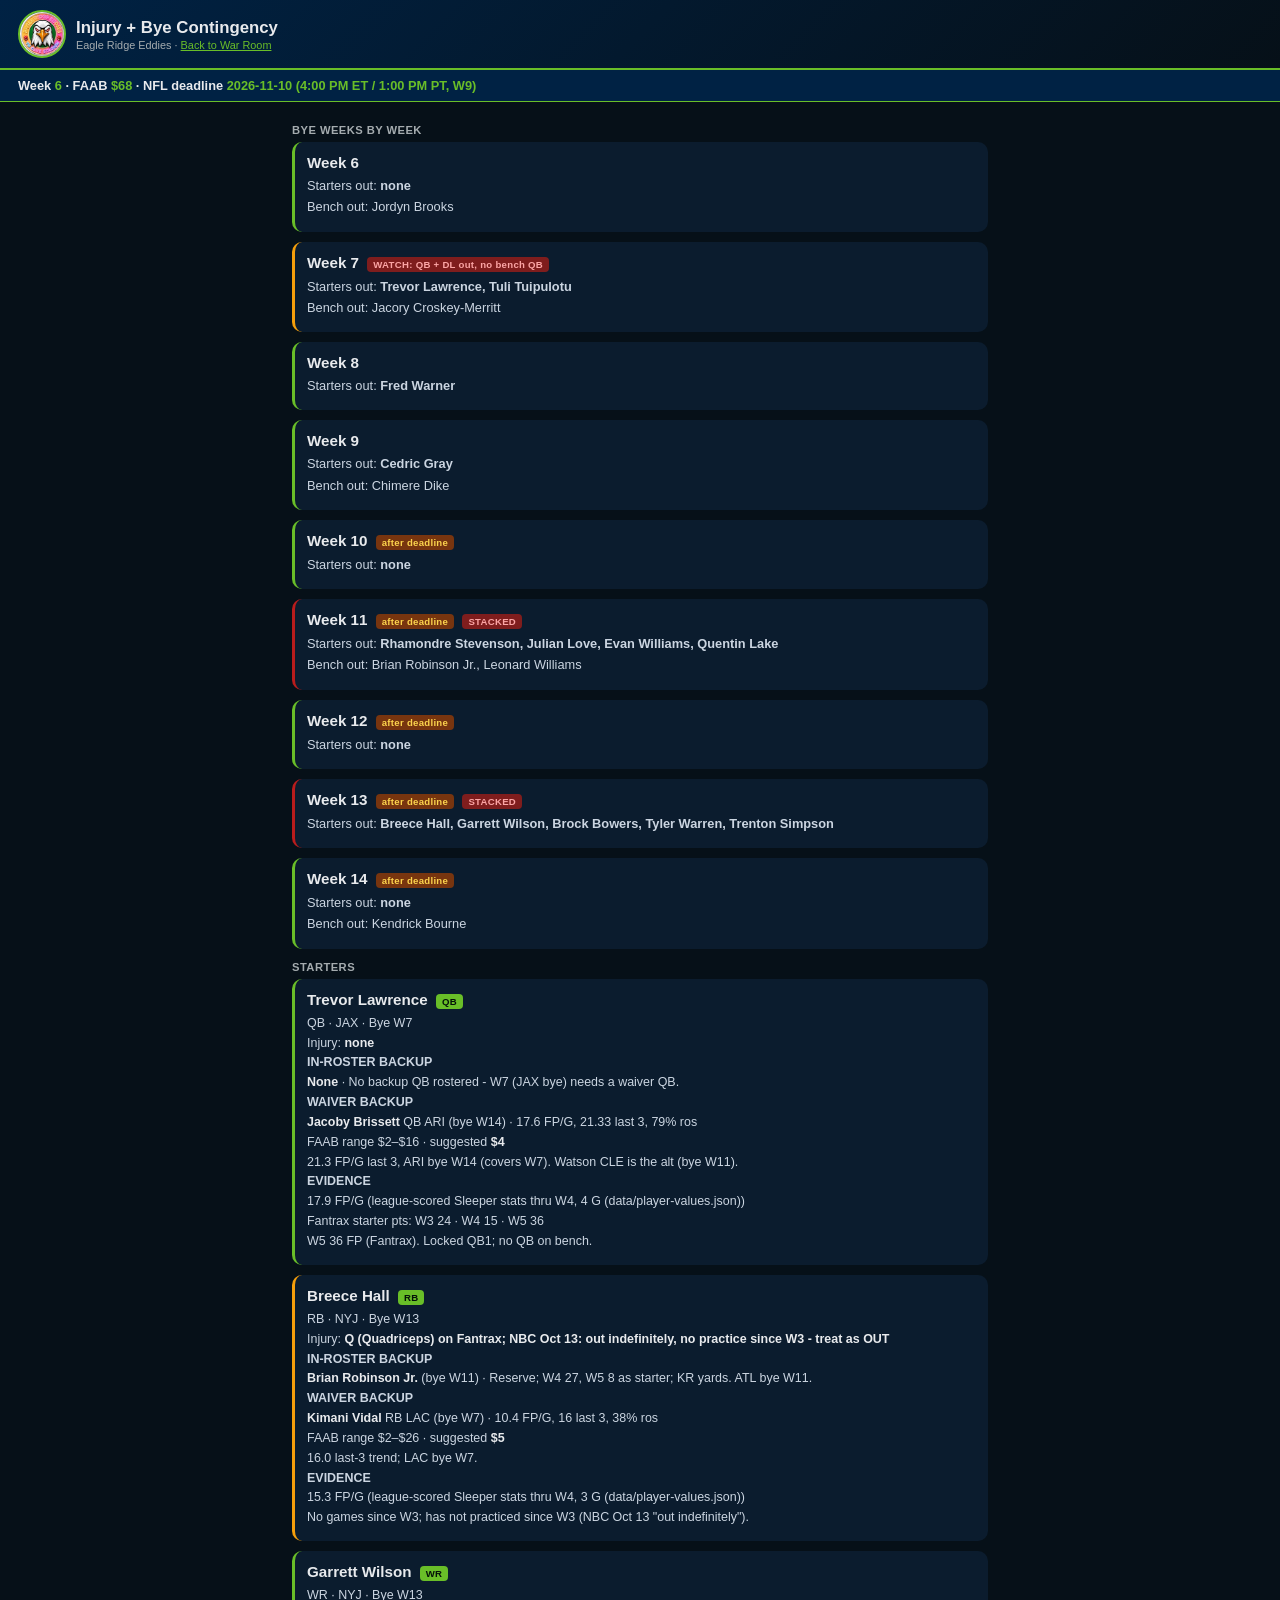
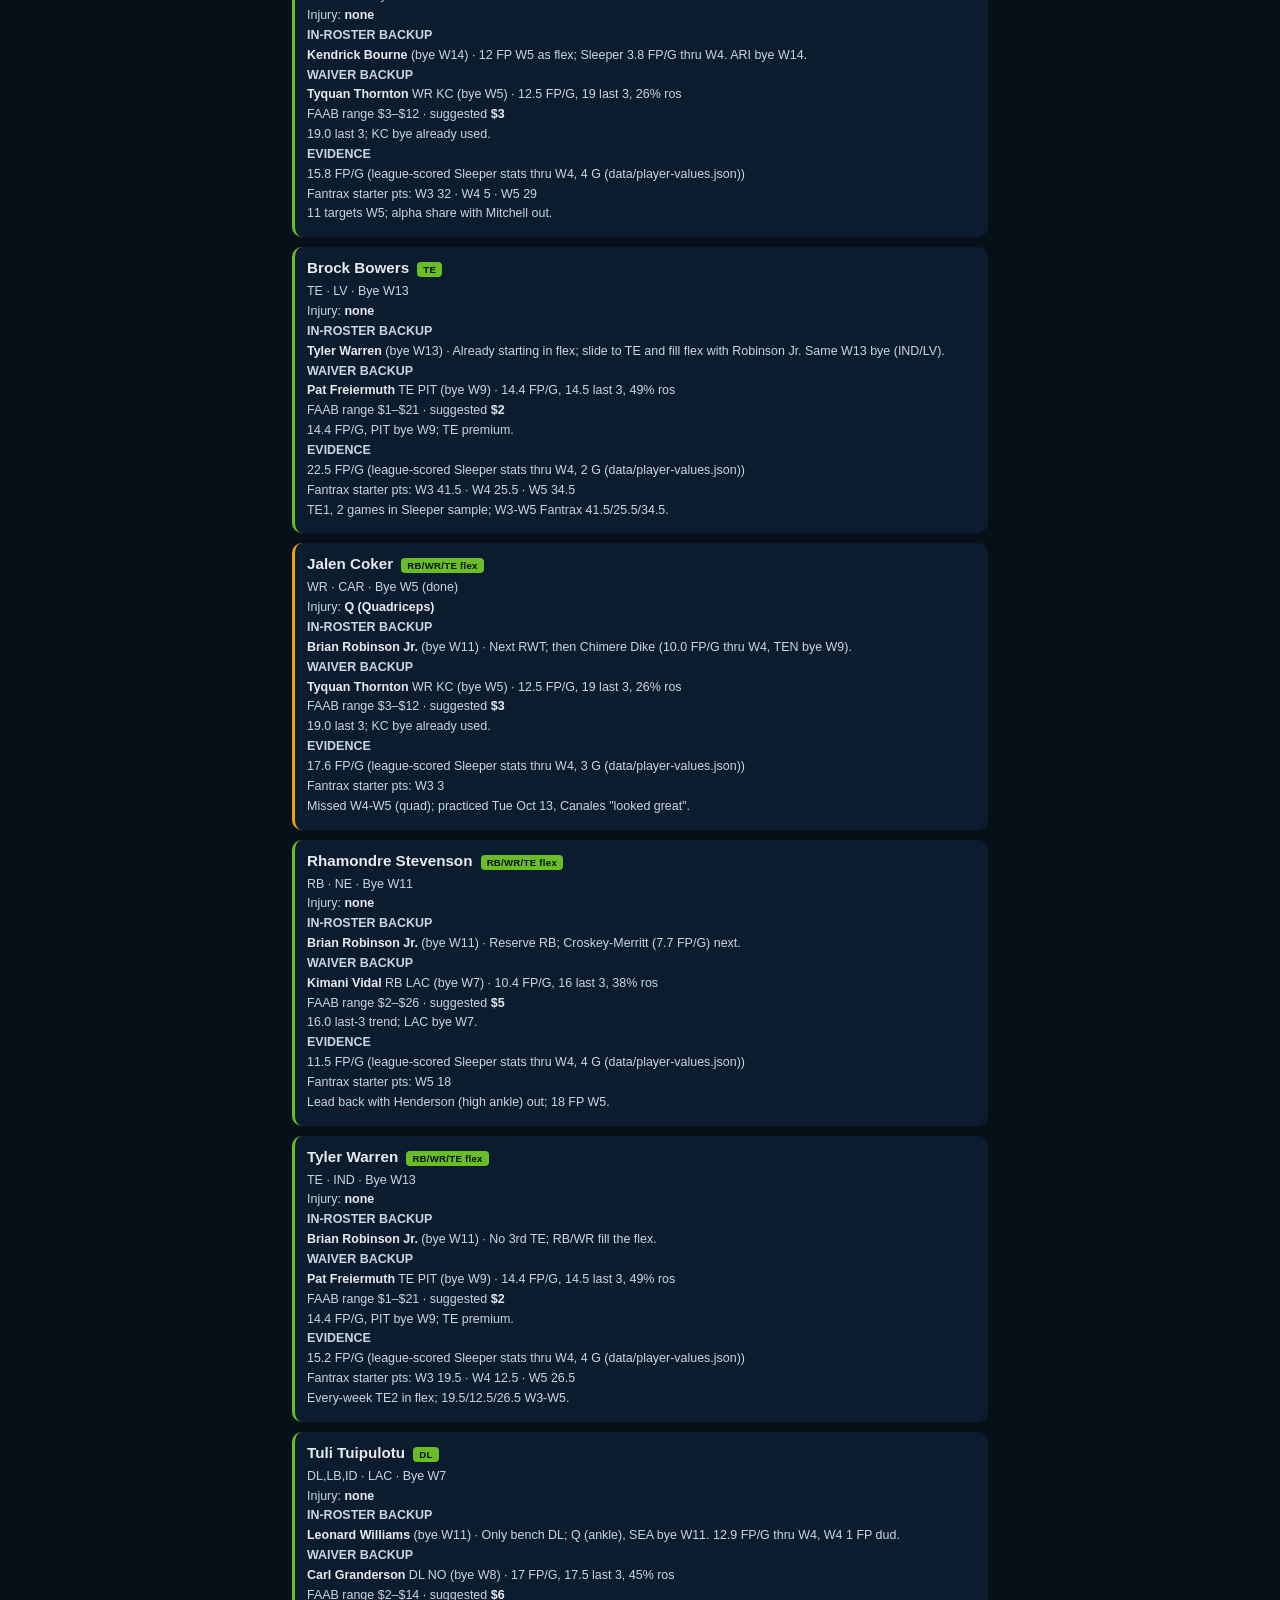
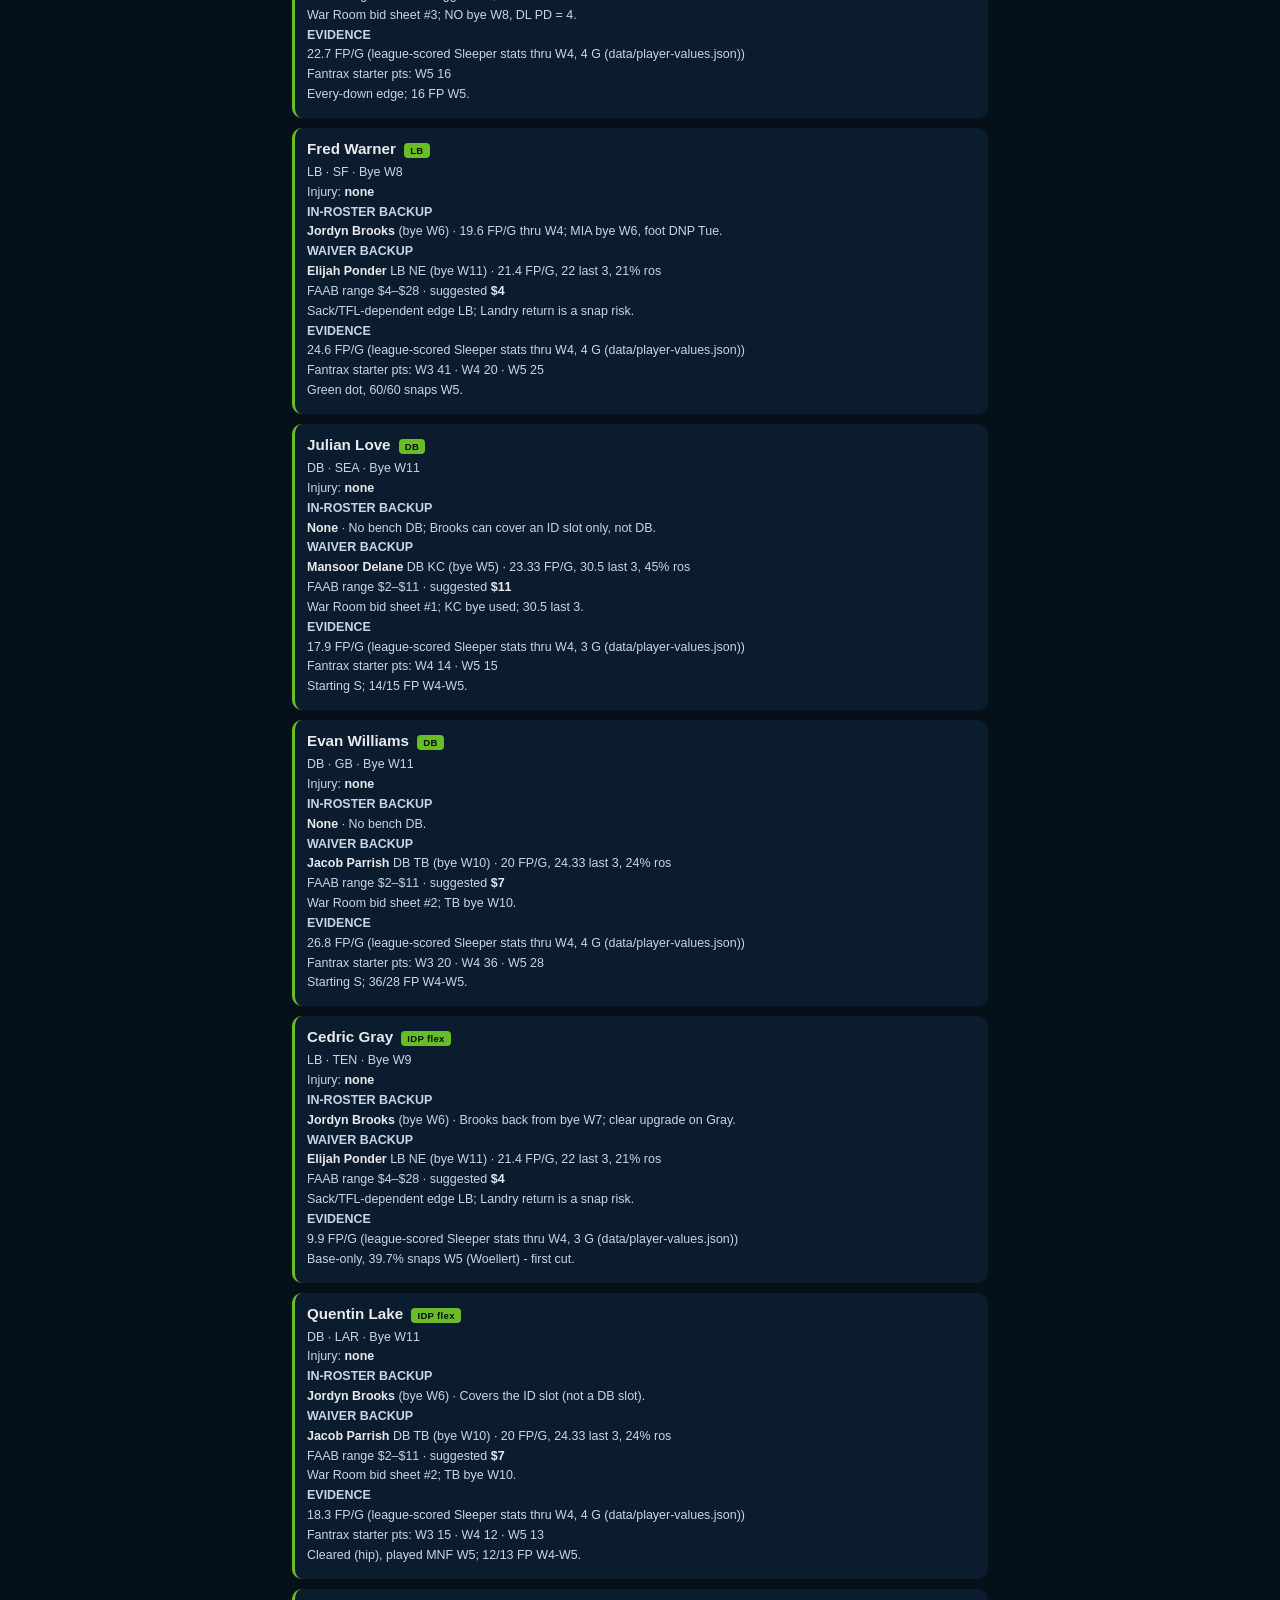
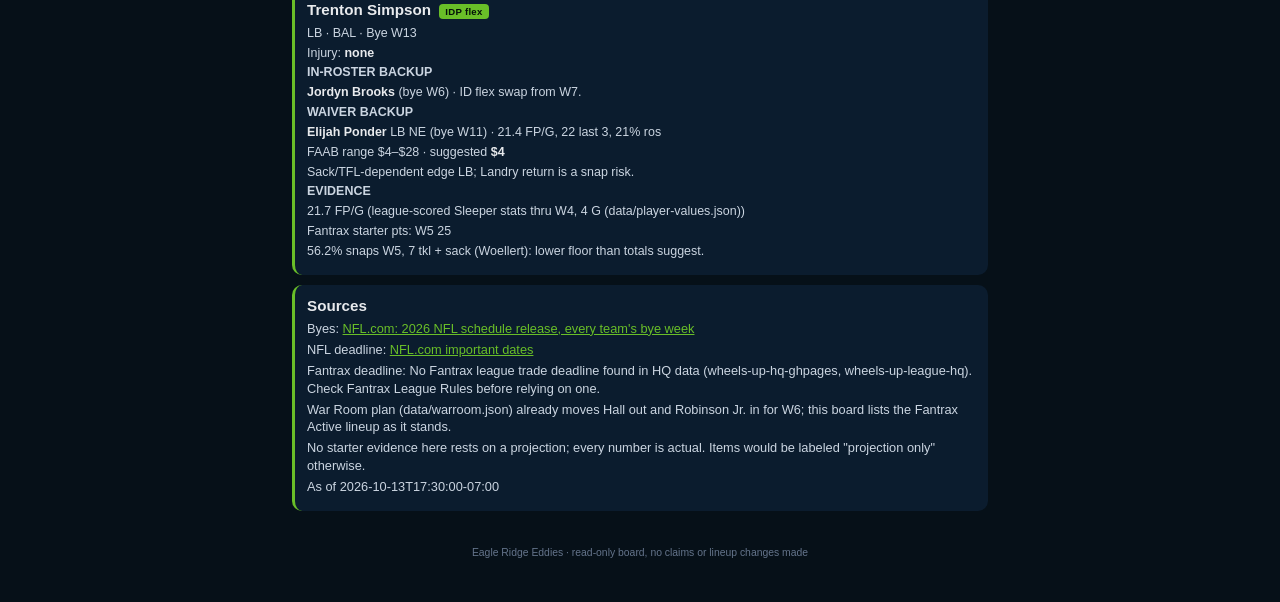
==== contingency.html @ c0da500b "Contingency board: injury + bye backups, FAAB ranges, by-week byes (W6-W14), deadlines" ====
<!DOCTYPE html>
<html lang="en">
<head>
<meta charset="utf-8">
<meta name="viewport" content="width=device-width, initial-scale=1">
<meta name="robots" content="noindex, nofollow">
<meta name="googlebot" content="noindex, nofollow">
<meta name="theme-color" content="#002244">
<title>Eddies Contingency Board</title>
<link rel="icon" href="img/eddies.png">
<link rel="stylesheet" href="css/warroom.css">
<style>
.cg{list-style:none;margin:0;padding:0}.cg li{margin:0 0 3px 0!important;font-size:.78rem}
.cg b{color:#e8eaed}.k{color:#A5ACAF;font-size:.68rem;text-transform:uppercase;font-weight:800;margin-top:6px}
.card.warn{border-left-color:#f59e0b}.card.bad{border-left-color:#b91c1c}main{padding:10px 12px;max-width:720px;margin:0 auto}
</style>
</head>
<body>
<div class="sticky-top">
<header><div class="hdr"><img src="img/eddies.png" alt="Eddies"><div><h1>Injury + Bye Contingency</h1>
<div class="sub">Eagle Ridge Eddies · <a href="index.html" style="color:#69BE28">Back to War Room</a></div></div></div></header>
<div class="strip" id="strip">Loading…</div>
</div>
<main id="root"></main>
<p class="footer">Eagle Ridge Eddies · read-only board, no claims or lineup changes made</p>
<script>
function e(s){return String(s==null?'':s).replace(/[&<>"]/g,function(c){return{'&':'&amp;','<':'&lt;','>':'&gt;','"':'&quot;'}[c]})}
fetch('data/contingency.json',{cache:'no-store'}).then(function(r){return r.json()}).then(function(d){
 var dl=d.deadlines.nfl;
 document.getElementById('strip').innerHTML='Week <span>'+d.currentWeek+'</span> · FAAB <span>$'+d.faabLeft+'</span> · NFL deadline <span>'+e(dl.date)+' ('+e(dl.time)+', W'+dl.fantasyWeek+')</span>';
 var h='<div class="sec">Bye weeks by week</div>';
 d.byWeek.forEach(function(w){
  h+='<div class="card'+(w.flag?(w.count>=3?' bad':' warn'):'')+'"><h3>Week '+w.week+(w.beforeDeadline?'':' <span class="badge sample">after deadline</span>')+(w.flag?' <span class="badge stale">'+e(w.flag)+'</span>':'')+'</h3>'+
  '<p>Starters out: <b>'+(w.startersOnBye.length?e(w.startersOnBye.join(', ')):'none')+'</b></p>'+
  (w.benchOnBye.length?'<p>Bench out: '+e(w.benchOnBye.join(', '))+'</p>':'')+'</div>'});
 h+='<div class="sec">Starters</div>';
 d.starters.forEach(function(s){
  var wb=s.waiverBackup,ib=s.inRosterBackup,ev=s.evidence,pts=Object.keys(ev.fantraxStarterPts).map(function(k){return k+' '+ev.fantraxStarterPts[k]}).join(' · ');
  h+='<div class="card'+(s.injury&&s.injury!=='none'?' warn':'')+'"><h3>'+e(s.player)+' <span class="badge">'+e(s.slot)+'</span></h3><ul class="cg">'+
  '<li>'+e(s.position)+' · '+e(s.nflTeam)+' · Bye W'+s.byeWeek+(s.byePassed?' (done)':'')+'</li>'+
  '<li>Injury: <b>'+e(s.injury)+'</b></li>'+
  '<li class="k">In-roster backup</li><li><b>'+e(ib.player||'None')+'</b>'+(ib.byeWeek?' (bye W'+ib.byeWeek+')':'')+' · '+e(ib.note)+'</li>'+
  '<li class="k">Waiver backup</li><li><b>'+e(wb.player)+'</b> '+e(wb.pos)+' '+e(wb.nflTeam)+' (bye W'+wb.byeWeek+') · '+wb.fpg+' FP/G, '+wb.last3Fpg+' last 3, '+wb.rosteredPct+'% ros</li>'+
  '<li>FAAB range $'+wb.faabRange.low+'–$'+wb.faabRange.high+' · suggested <b>$'+wb.suggestedBid+'</b></li><li>'+e(wb.why)+'</li>'+
  '<li class="k">Evidence</li><li>'+(ev.fpgComputed!=null?ev.fpgComputed+' FP/G ('+e(ev.fpgBasis)+')':'FP/G n/a')+'</li>'+
  (pts?'<li>Fantrax starter pts: '+e(pts)+'</li>':'')+'<li>'+e(ev.usage)+'</li></ul></div>'});
 h+='<div class="card"><h3>Sources</h3><p>Byes: <a style="color:#69BE28" href="'+e(d.byeSource.url)+'">'+e(d.byeSource.name)+'</a></p><p>NFL deadline: <a style="color:#69BE28" href="'+e(dl.source)+'">NFL.com important dates</a></p><p>Fantrax deadline: '+e(d.deadlines.fantrax.note)+'</p><p>'+e(d.note)+'</p><p>'+e(d.projectionNote)+'</p><p>As of '+e(d.asOf)+'</p></div>';
 document.getElementById('root').innerHTML=h;
}).catch(function(){document.getElementById('strip').textContent='Could not load data/contingency.json'});
</script>
</body>
</html>
---- css/warroom.css ----
*{box-sizing:border-box;margin:0;padding:0}
body{font-family:-apple-system,BlinkMacSystemFont,"Segoe UI",Roboto,sans-serif;background:#061018;color:#e8eaed;min-height:100vh;padding-bottom:28px}
.sticky-top{position:sticky;top:0;z-index:100;background:#061018}
header{background:linear-gradient(135deg,#002244,#061018);padding:10px 12px;border-bottom:2px solid #69BE28}
.hdr{display:flex;align-items:center;gap:10px;flex-wrap:wrap}
.hdr img{width:48px;height:48px;border-radius:50%;border:2px solid #69BE28;flex-shrink:0}
.hdr h1{font-size:1.05rem;font-weight:800;margin:0}
.sub{font-size:.68rem;color:#A5ACAF;margin-top:1px}
.badge{display:inline-block;background:#69BE28;color:#041208;font-size:.6rem;font-weight:800;padding:2px 6px;border-radius:4px;margin-left:4px;letter-spacing:.03em}
.badge.stale{background:#7f1d1d;color:#fca5a5}
.badge.sample{background:#78350f;color:#fcd34d}
.badge.ok{background:#14532d;color:#86efac}
.tools{display:flex;gap:6px;margin-left:auto;flex-wrap:wrap;justify-content:flex-end}
.tools a,.tools button,button.linkish{background:#0b1c2e;border:1px solid #1e3a5f;color:#A5ACAF;padding:6px 8px;border-radius:6px;font-size:.65rem;font-weight:700;text-decoration:none}
.strip{background:#002244;border-bottom:1px solid #69BE28;padding:8px 12px;font-size:.8rem;font-weight:700}
.strip span{color:#69BE28}
.chips{display:flex;gap:6px;flex-wrap:wrap;padding:8px 12px;background:#061018;border-bottom:1px solid #122334}
.chip{font-size:.68rem;font-weight:800;padding:4px 8px;border-radius:999px;background:#0b1c2e;border:1px solid #69BE28;color:#69BE28}
.chip.gone{opacity:.35;text-decoration:line-through;border-color:#334155;color:#64748b}
nav{display:flex;gap:6px;padding:8px 10px;overflow-x:auto;-webkit-overflow-scrolling:touch;background:#061018;border-bottom:1px solid #122334}
nav button{flex-shrink:0;background:#0b1c2e;border:1px solid #1e3a5f;color:#A5ACAF;padding:8px 12px;border-radius:16px;font-size:.75rem;font-weight:700}
nav button.active{background:#002244;border-color:#69BE28;color:#69BE28}
.panel{display:none;padding:10px}
.panel.active{display:block}
input[type=search],input[type=text],input[type=number],input[type=file],select,textarea{width:100%;background:#0b1c2e;border:1px solid #1e3a5f;color:#e8eaed;padding:10px 12px;border-radius:9px;font-size:16px;margin-bottom:8px}
textarea{min-height:72px}
.filters,.sorts{display:flex;gap:5px;margin-bottom:10px;flex-wrap:wrap;align-items:center}
.sorts .lbl{font-size:.65rem;font-weight:800;color:#64748b;letter-spacing:.04em;text-transform:uppercase;margin-right:4px}
.filters button,.sorts button{background:#0b1c2e;border:1px solid #1e3a5f;color:#A5ACAF;padding:6px 10px;border-radius:6px;font-size:.7rem;font-weight:700}
.filters button.on{background:#69BE28;border-color:#69BE28;color:#041208}
.sorts button.on{background:#002244;border-color:#69BE28;color:#69BE28}
.sorts button.on[data-sort="vor"]{border-color:#D4A017;color:#D4A017}
.row{display:flex;align-items:center;gap:8px;padding:10px;background:#0b1c2e;border-radius:9px;margin-bottom:5px;border-left:4px solid #1e3a5f}
.row.t1{border-left-color:#69BE28;background:linear-gradient(90deg,#12301a 0%,#0b1c2e 55%)}
.row.t2{border-left-color:#7eb6ff;background:linear-gradient(90deg,#0d2438 0%,#0b1c2e 60%)}
.row.t3{border-left-color:#38bdf8}
.row.t4{border-left-color:#a78bfa}
.row.t5{border-left-color:#f59e0b}
.row.t6{border-left-color:#f472b6}
.row.t7,.row.t8,.row.t9{border-left-color:#64748b}
.row.you{border-left-color:#69BE28;background:#0c2416}
.row.drafted{opacity:.38}
.row.fade{border-left-color:#b91c1c}
.rank{font-weight:800;font-size:1.05rem;min-width:28px;color:#A5ACAF}
.rank.t1{color:#69BE28}.rank.t2{color:#7eb6ff}.rank.t3{color:#38bdf8}.rank.t4{color:#c4b5fd}.rank.t5{color:#fbbf24}.rank.t6{color:#f9a8d4}
.tierchip{font-size:.55rem;font-weight:800;letter-spacing:.04em;padding:1px 5px;border-radius:4px;margin-left:4px;vertical-align:middle}
.tierchip.t1{background:#14532d;color:#86efac}.tierchip.t2{background:#1e3a5f;color:#93c5fd}.tierchip.t3{background:#0c4a6e;color:#7dd3fc}
.tierchip.t4{background:#4c1d95;color:#ddd6fe}.tierchip.t5{background:#78350f;color:#fcd34d}.tierchip.t6{background:#831843;color:#fbcfe8}
.tierchip.t7,.tierchip.t8,.tierchip.t9{background:#1e293b;color:#94a3b8}
.info{flex:1;min-width:0}
.name{font-weight:700;font-size:.95rem}
.meta{font-size:.68rem;color:#A5ACAF;margin-top:1px}
.note{font-size:.68rem;color:#7a8794;margin-top:2px;line-height:1.3}
.pos{font-size:.6rem;font-weight:800;padding:2px 6px;border-radius:4px;background:#334155;flex-shrink:0}
.pos.RB{background:#166534}.pos.WR{background:#1e3a8a}.pos.TE{background:#7c2d12}.pos.QB{background:#581c87}
.pos.LB{background:#1e3a5f}.pos.DL{background:#3f2a1d}.pos.DB{background:#134e4a}
.verdict{font-size:.6rem;font-weight:800;padding:2px 6px;border-radius:4px;flex-shrink:0}
.verdict.SMASH,.verdict.START{background:#14532d;color:#69BE28}
.verdict.LIKE,.verdict.SWAP{background:#713f12;color:#facc15}
.verdict.CAUTION,.verdict.SIT{background:#7f1d1d;color:#f87171}
.verdict.WATCH{background:#002244;color:#7eb6ff}
.verdict.SLEEPER{background:#4c1d95;color:#c4b5fd}
.verdict.FADE{background:#7f1d1d;color:#fca5a5}
.verdict.MUST{background:#14532d;color:#69BE28}
.verdict.DART{background:#4c1d95;color:#c4b5fd}
.btn-draft,.btn-copy,.btn{background:#69BE28;color:#041208;border:none;font-size:.65rem;font-weight:800;padding:8px 10px;border-radius:6px}
a.btn,a.btn.ghost{display:inline-block;text-decoration:none}
.btn-draft.taken{background:#334155;color:#94a3b8}
.btn-copy,.btn.ghost{background:#0b1c2e;border:1px solid #69BE28;color:#69BE28}
.btn.danger{background:#7f1d1d;color:#fca5a5}
.sec{font-size:.7rem;font-weight:800;color:#A5ACAF;text-transform:uppercase;letter-spacing:.04em;margin:12px 0 6px}
.card{background:#0b1c2e;border-radius:10px;padding:12px;margin-bottom:10px;border-left:3px solid #69BE28}
.card h2,.card h3{font-size:.95rem;margin-bottom:6px}
.card p,.card li{font-size:.8rem;color:#cbd5e1;margin:0 0 4px 0;line-height:1.35}
.card li{margin-left:16px}
.statgrid{display:grid;grid-template-columns:1fr 1fr;gap:8px}
.stat{background:#061018;border-radius:8px;padding:8px}
.stat b{display:block;font-size:1rem;color:#e8eaed}
.stat span{font-size:.62rem;color:#A5ACAF;font-weight:700;letter-spacing:.04em;text-transform:uppercase}
.scoreline{font-size:1.35rem;font-weight:800;color:#69BE28}
.scoreline em{font-style:normal;color:#A5ACAF;font-weight:700}
.idp-table,.sheet{width:100%;border-collapse:collapse;font-size:.72rem;margin-top:6px}
.idp-table th,.sheet th{text-align:left;padding:6px 4px;color:#69BE28;border-bottom:1px solid #1e3a5f;font-weight:800;font-size:.62rem;text-transform:uppercase}
.idp-table td,.sheet td{padding:7px 4px;border-bottom:1px solid #122334;vertical-align:top;line-height:1.3}
.idp-table .team{font-weight:700;color:#7eb6ff;white-space:nowrap}
.scroll{overflow-x:auto;-webkit-overflow-scrolling:touch}
.pts{font-size:.62rem;font-weight:800;color:#69BE28;white-space:nowrap}
.vor{font-size:.62rem;font-weight:800;color:#D4A017;margin-left:6px;white-space:nowrap}
.y25{font-size:.62rem;font-weight:700;color:#7DD3FC;margin-left:6px;white-space:nowrap}
.idp-hint{font-size:.72rem;color:#A5ACAF;margin-bottom:10px;line-height:1.35}
.hide-drafted{font-size:.75rem;color:#A5ACAF;margin-bottom:8px}
.live-header{display:flex;justify-content:space-between;align-items:center;gap:8px;flex-wrap:wrap;margin-bottom:10px}
.pick-status{background:#0b1c2e;padding:8px 12px;border-radius:8px;font-size:.85rem;font-weight:700}
.pick-status span{color:#69BE28}
.pick-slot{display:flex;align-items:center;gap:8px;padding:8px 10px;background:#0b1c2e;border-radius:8px;font-size:.8rem;margin-bottom:4px}
.pick-slot.current{border:1px solid #69BE28;background:#0c2416}
.pick-slot.yours{border:1px solid #7eb6ff}
.pick-num{font-weight:800;min-width:42px;color:#7eb6ff}
.pick-slot.yours .pick-num{color:#69BE28}
.pick-team{font-weight:700;min-width:52px}
.pick-player{flex:1;color:#64748b;font-size:.78rem}
.pick-player.filled{color:#e8eaed;font-weight:700}
.recent-pick{padding:6px 10px;background:#0b1c2e;border-radius:6px;margin-bottom:4px;font-size:.78rem;display:flex;justify-content:space-between;align-items:center;gap:8px}
.undo-btn{background:#1e3a5f;color:#fff;border:none;padding:4px 8px;border-radius:4px;font-size:.65rem}
.turn-alert{display:none;background:linear-gradient(135deg,#69BE28,#3d7a16);color:#041208;padding:12px 14px;text-align:center;font-weight:800}
.turn-alert.show{display:block}
.turn-alert .sub{color:#041208}
.modal{display:none;position:fixed;inset:0;background:rgba(0,0,0,.65);z-index:200;align-items:flex-end;justify-content:center}
.modal.show{display:flex}
.modal .box{background:#0b1c2e;width:100%;max-width:480px;padding:16px;border-top:3px solid #69BE28;border-radius:14px 14px 0 0}
.modal button{margin-top:10px;margin-right:8px;padding:8px 12px;border-radius:8px;border:none;font-weight:800}
.ok{background:#69BE28;color:#041208}
.no{background:#1e3a5f;color:#fff}
.footer{text-align:center;font-size:.65rem;color:#64748b;padding:16px}
.editbox{display:flex;flex-wrap:wrap;gap:6px;margin-top:6px}
.editbox select,.editbox input{width:auto;flex:1;min-width:90px;margin:0;padding:6px 8px}
.star{background:transparent;border:none;color:#facc15;font-size:1.1rem;padding:0 4px}
.banner{background:#3f2a10;border:1px solid #fbbf24;color:#fde68a;border-radius:8px;padding:8px 10px;font-size:.75rem;margin-bottom:10px;line-height:1.35}
.tiny{font-size:.68rem;color:#64748b;line-height:1.35}
.tc-sides{display:flex;flex-direction:column;gap:10px}
.tc-meta{font-size:.72rem;color:#A5ACAF;margin:4px 0 8px}
.tc-label{display:block;font-size:.65rem;font-weight:800;color:#A5ACAF;text-transform:uppercase;letter-spacing:.04em;margin-bottom:4px}
.tc-added{list-style:none;margin:0 0 8px}
.tc-chip-row,.tc-result{display:flex;align-items:center;gap:8px;width:100%;text-align:left;background:#061018;border:none;color:#e8eaed;border-radius:8px;padding:8px;margin-bottom:4px}
.tc-results{list-style:none;max-height:220px;overflow:auto;margin:0 0 8px}
.tc-pos{font-size:.6rem;font-weight:800;background:#1e3a5f;color:#93c5fd;padding:2px 5px;border-radius:4px}
.tc-who{flex:1;min-width:0}
.tc-pname{display:block;font-weight:700;font-size:.85rem}
.tc-psub{display:block;font-size:.62rem;color:#A5ACAF}
.tc-val{font-weight:800;color:#D4A017;font-size:.75rem}
.tc-novalue{font-size:.62rem;color:#64748b}
.tc-remove{background:#1e3a5f;color:#fff;border:none;border-radius:4px;padding:4px 8px}
.tc-flag{font-size:.55rem;font-weight:800;background:#78350f;color:#fcd34d;border-radius:4px;padding:1px 4px;margin-left:4px}
.tc-meter-track{position:relative;height:10px;background:#061018;border-radius:99px;margin:8px 0}
.tc-meter-fill{position:absolute;top:0;bottom:0;border-radius:99px}
.tc-meter-mid{position:absolute;left:50%;top:-3px;bottom:-3px;width:2px;background:#A5ACAF}
.tc-meter-knob{position:absolute;top:-4px;width:18px;height:18px;border-radius:50%;background:#e8eaed;transform:translateX(-50%)}
.tc-packages{display:flex;justify-content:space-between;gap:8px}
.tc-pack-num{font-size:1.4rem;font-weight:800;color:#69BE28}
.tc-pack-label{font-size:.65rem;color:#A5ACAF;font-weight:700;text-transform:uppercase}
.tc-plain{font-size:.9rem;font-weight:700;line-height:1.35;margin:8px 0}
.tc-tone{font-size:.65rem;font-weight:800;padding:2px 6px;border-radius:99px;background:#14532d;color:#86efac}
.tc-tone-edge{background:#78350f;color:#fcd34d}
.tc-tone-clear{background:#14532d;color:#69BE28}
.tc-ba{display:grid;grid-template-columns:1fr 1fr;gap:8px}
.tc-rlist{list-style:none}
.tc-rlist li{display:flex;gap:4px;align-items:center;font-size:.72rem;padding:3px 0;border-bottom:1px solid #122334}
.tc-badge{font-size:.55rem;font-weight:800;background:#14532d;color:#86efac;border-radius:4px;padding:1px 4px}
.tc-badge-bench{background:#1e293b;color:#94a3b8}
.tc-badge-ir{background:#7f1d1d;color:#fca5a5}
.order-row{display:flex;align-items:center;gap:6px;padding:6px 0;border-bottom:1px solid #122334}
.order-row span{flex:1;font-weight:700;font-size:.85rem}
.actions{display:flex;flex-wrap:wrap;gap:6px;margin:8px 0}
.rk-filters .filters,.rk-filters .sorts{margin-bottom:6px}
.rk-row{width:100%;text-align:left;color:inherit;font:inherit;cursor:pointer;display:flex;align-items:center;gap:8px;padding:10px;background:#0b1c2e;border-radius:9px;margin-bottom:5px;border:0;border-left:4px solid #1e3a5f}
.rk-row .info{flex:1;min-width:0}
.rk-row .name{display:flex;flex-wrap:wrap;align-items:center;gap:3px}
.rk-row.you{border-left-color:#69BE28;background:#0c2416}
.rk-row.played{opacity:.72}
.rk-pts{margin-left:auto;text-align:right;flex-shrink:0;min-width:64px}
.rk-pts b{display:block;font-size:1rem;color:#69BE28}
.rk-pts span{font-size:.6rem;color:#A5ACAF}
.rk-grade{width:28px;height:28px;border-radius:6px;display:flex;align-items:center;justify-content:center;font-weight:800;flex-shrink:0;background:#1e293b;color:#cbd5e1}
.rk-grade.gA{background:#14532d;color:#86efac}
.rk-grade.gB{background:#1e3a5f;color:#93c5fd}
.rk-grade.gC{background:#334155;color:#e2e8f0}
.rk-grade.gD{background:#78350f;color:#fcd34d}
.rk-grade.gF{background:#7f1d1d;color:#fca5a5}
.rk-flag{font-style:normal;font-size:.55rem;font-weight:800;padding:1px 4px;border-radius:4px;margin-left:3px;background:#1e293b;color:#cbd5e1}
.rk-flag.out,.rk-flag.bye{background:#7f1d1d;color:#fca5a5}
.rk-flag.q{background:#78350f;color:#fcd34d}
.rk-flag.split{background:#4c1d95;color:#ddd6fe}
.rk-flag.wire{background:#14532d;color:#86efac}
.rk-detail{background:#061018;border-radius:8px;padding:8px 10px;margin:-2px 0 8px 0;border-left:4px solid #1e3a5f}
.rk-src{display:flex;justify-content:space-between;gap:8px;font-size:.75rem;padding:4px 0;border-bottom:1px solid #122334}
.rk-src b{font-weight:700}
.rk-slot{display:flex;gap:8px;align-items:center;font-size:.8rem;padding:4px 0;border-bottom:1px solid #122334}
.rk-slot b{width:42px;flex-shrink:0;color:#69BE28;font-size:.68rem}
.rk-slot span{flex:1;min-width:0}
.rk-slot em{font-style:normal;font-weight:800}
.rk-slot.sit b{color:#A5ACAF}
.rk-start .scoreline{margin-bottom:2px}
.gdot{display:inline-block;width:11px;height:11px;border-radius:50%;background:#69BE28;margin:0 3px;vertical-align:middle;position:relative;flex-shrink:0;box-shadow:0 0 0 2px rgba(105,190,40,.25)}
.gdot.ft{width:auto;height:auto;border-radius:4px;background:#14532d;color:#86efac;font-size:.55rem;font-weight:800;line-height:1.2;padding:1px 3px;box-shadow:none;letter-spacing:.03em}
.gdot.open:after{content:attr(data-tip);position:absolute;left:0;top:16px;z-index:30;background:#041208;color:#e8eaed;border:1px solid #69BE28;border-radius:6px;padding:4px 6px;font-size:.65rem;font-weight:700;white-space:nowrap;line-height:1.3}
.gdot-note{margin:0 0 8px}
.name .gdot,.rk-slot .gdot,.tc-pname .gdot{margin-left:4px}
@media (min-width:860px){
  .tc-sides{display:grid;grid-template-columns:1fr 1fr;align-items:start}
  .statgrid{grid-template-columns:repeat(4,1fr)}
  .panel{padding:16px 18px}
  header,.strip,nav,.chips{padding-left:18px;padding-right:18px}
}
nav a.navlink{flex-shrink:0;background:#0b1c2e;border:1px solid #1e3a5f;color:#A5ACAF;padding:8px 12px;border-radius:16px;font-size:.75rem;font-weight:700;text-decoration:none}
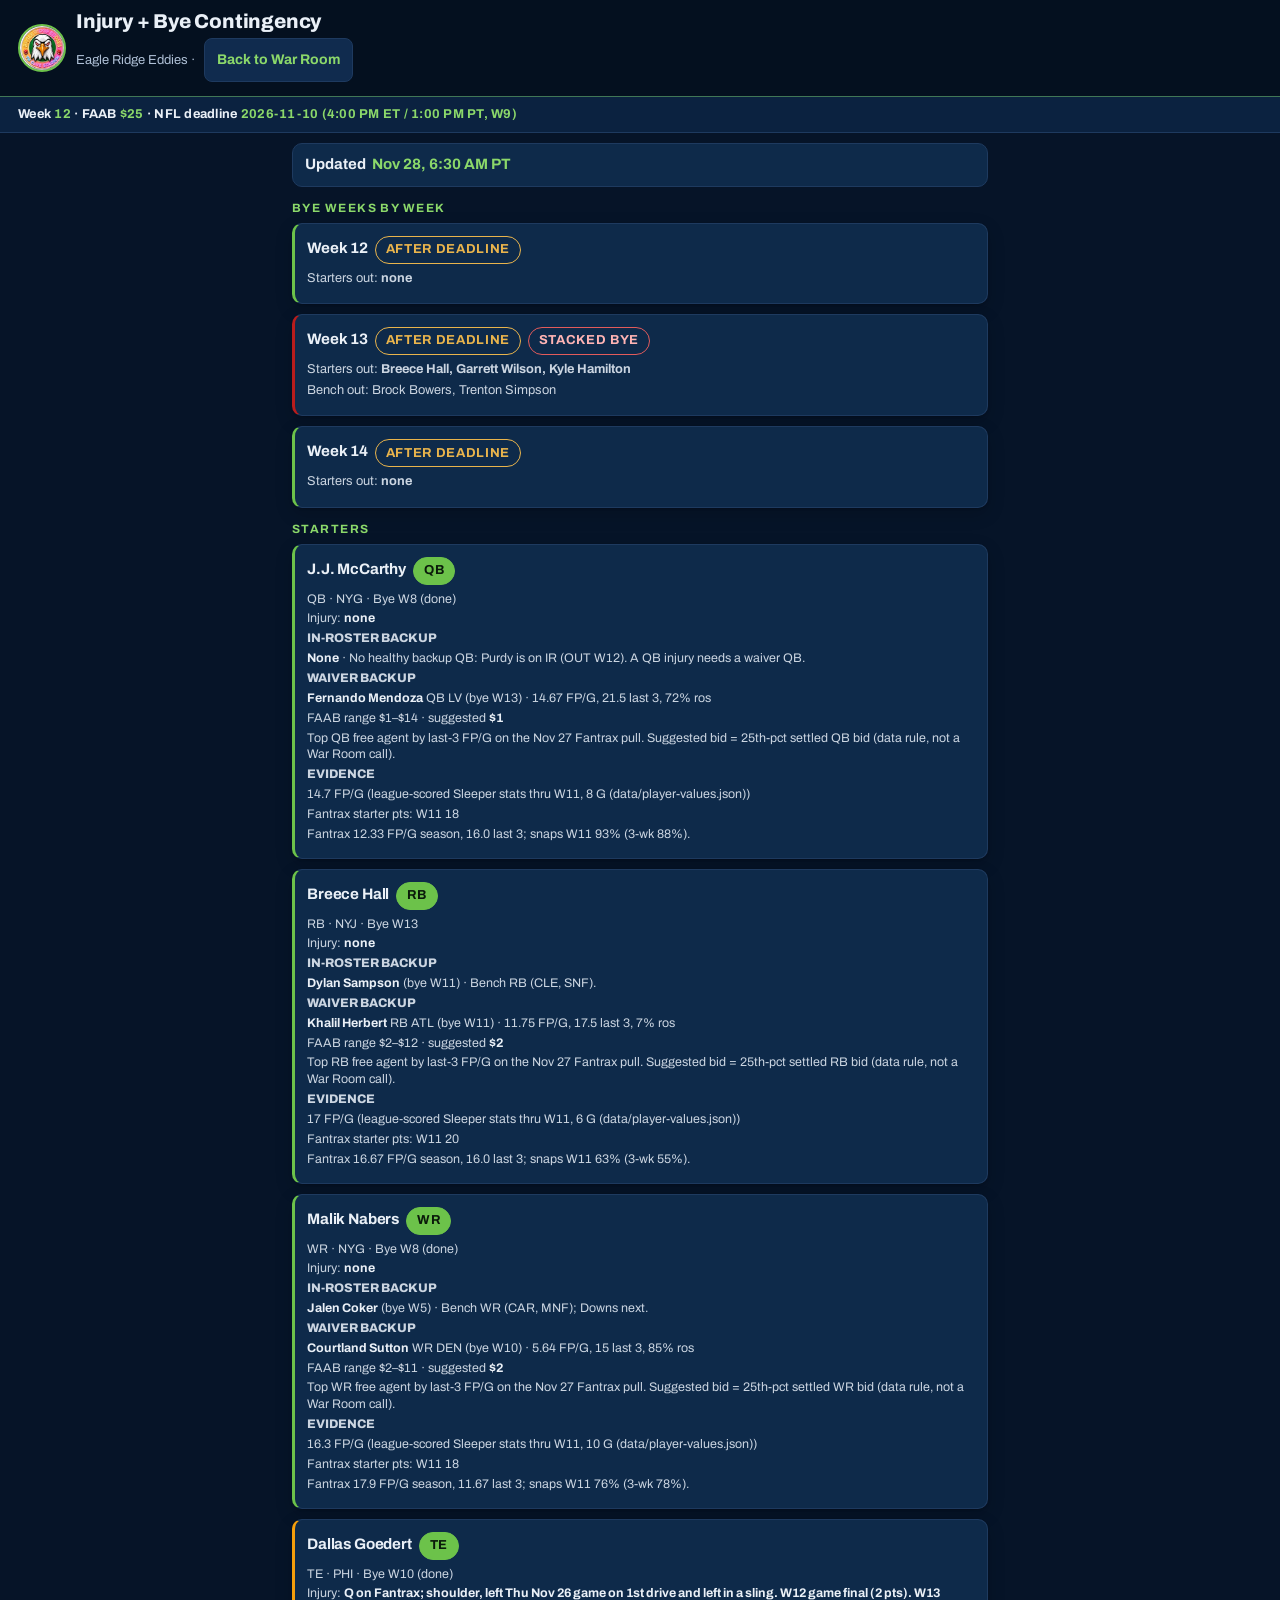
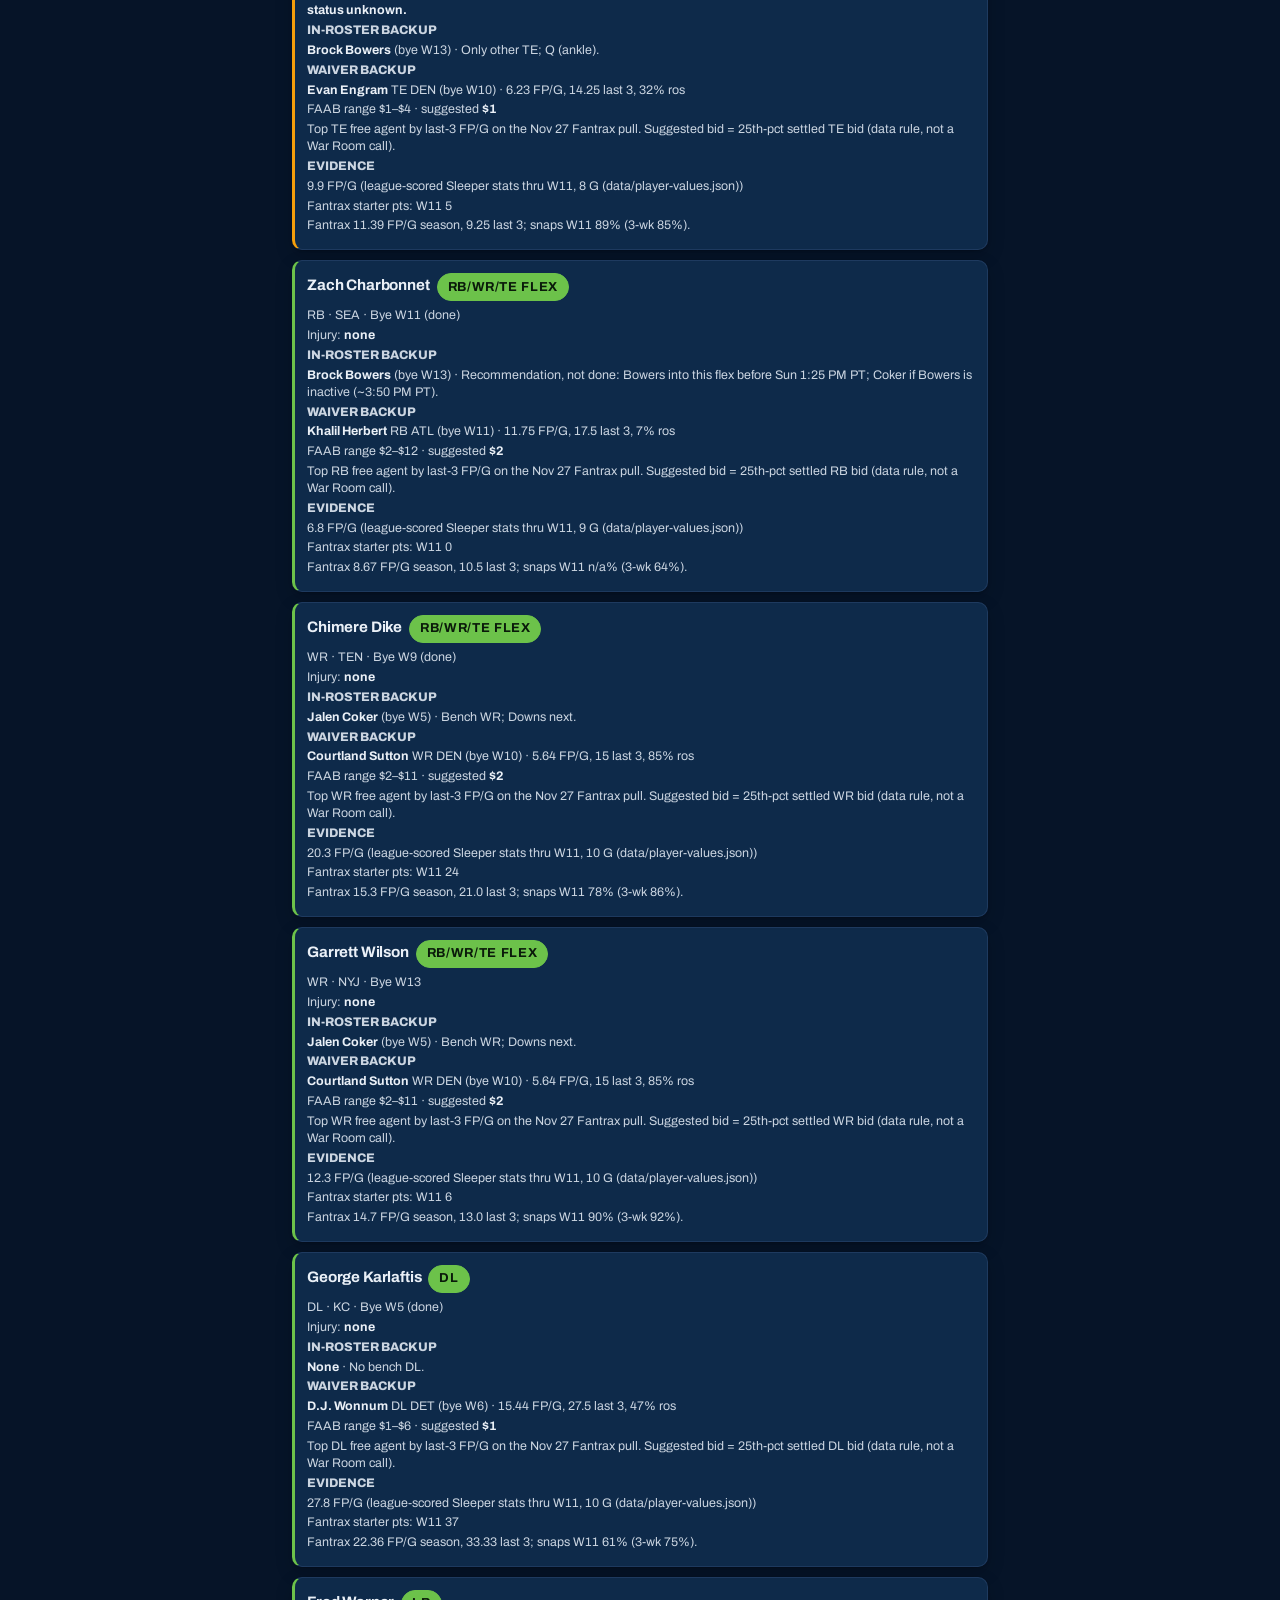
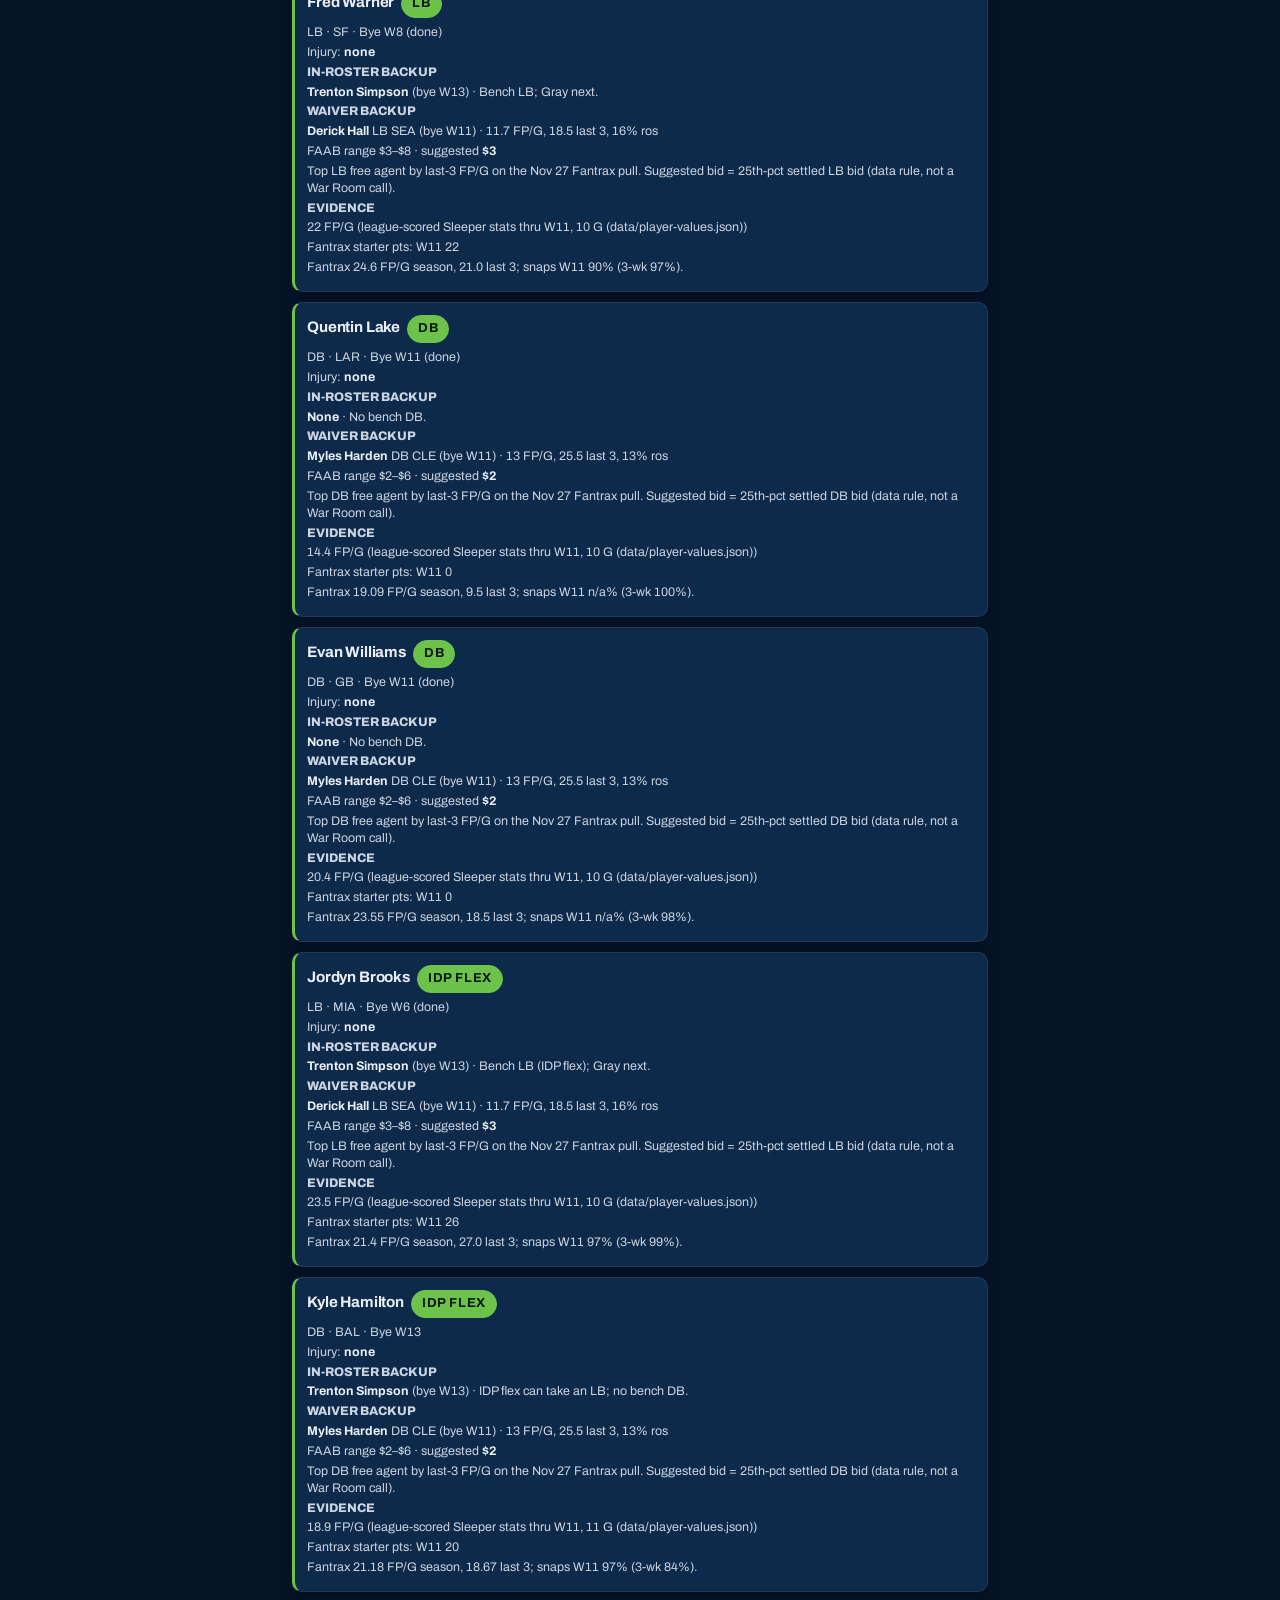
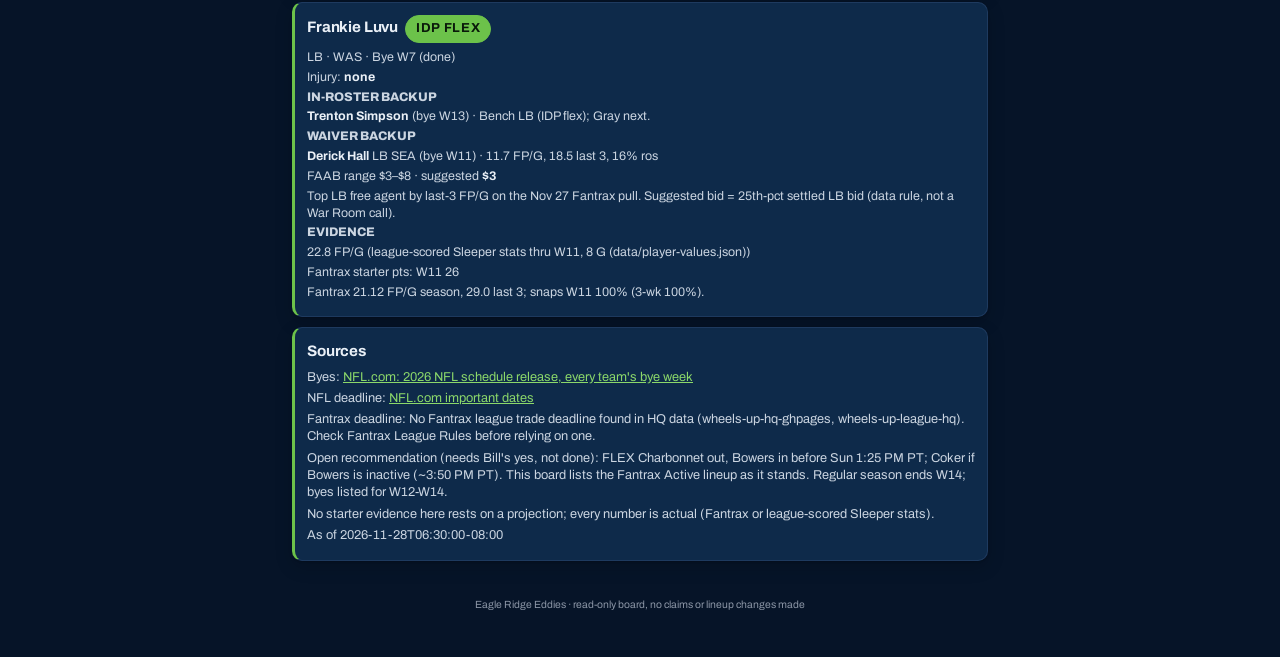
==== commit 98e9fa3e: "Restyle the War Room with the HQ arrival-board theme. Use the live HQ Archivo and wu-hq color tokens" ====
--- a/contingency.html
+++ b/contingency.html
@@ -1,34 +1,41 @@
 <!DOCTYPE html>
-<html lang="en">
+<html lang="en" data-brand="wu-hq">
 <head>
 <meta charset="utf-8">
 <meta name="viewport" content="width=device-width, initial-scale=1">
 <meta name="robots" content="noindex, nofollow">
 <meta name="googlebot" content="noindex, nofollow">
-<meta name="theme-color" content="#002244">
+<meta name="theme-color" content="#061428">
 <title>Eddies Contingency Board</title>
 <link rel="icon" href="img/eddies.png">
+<link rel="preconnect" href="https://fonts.googleapis.com">
+<link rel="preconnect" href="https://fonts.gstatic.com" crossorigin>
+<link href="https://fonts.googleapis.com/css2?family=Archivo:wght@400;500;600;700;800&display=swap" rel="stylesheet">
+<link rel="stylesheet" href="css/hq-tokens.css">
 <link rel="stylesheet" href="css/warroom.css">
+<link rel="stylesheet" href="css/arrival.css">
 <style>
 .cg{list-style:none;margin:0;padding:0}.cg li{margin:0 0 3px 0!important;font-size:.78rem}
-.cg b{color:#e8eaed}.k{color:#A5ACAF;font-size:.68rem;text-transform:uppercase;font-weight:800;margin-top:6px}
+.cg b{color:var(--ds-text)}.k{color:var(--ds-text-muted);font-size:.68rem;text-transform:uppercase;font-weight:800;margin-top:6px}
 .card.warn{border-left-color:#f59e0b}.card.bad{border-left-color:#b91c1c}main{padding:10px 12px;max-width:720px;margin:0 auto}
 </style>
 </head>
 <body>
 <div class="sticky-top">
 <header><div class="hdr"><img src="img/eddies.png" alt="Eddies"><div><h1>Injury + Bye Contingency</h1>
-<div class="sub">Eagle Ridge Eddies · <a href="index.html" style="color:#69BE28">Back to War Room</a></div></div></div></header>
+<div class="sub">Eagle Ridge Eddies · <a href="index.html">Back to War Room</a></div></div></div></header>
 <div class="strip" id="strip">Loading…</div>
 </div>
 <main id="root"></main>
 <p class="footer">Eagle Ridge Eddies · read-only board, no claims or lineup changes made</p>
+<script src="js/arrival.js"></script>
 <script>
 function e(s){return String(s==null?'':s).replace(/[&<>"]/g,function(c){return{'&':'&amp;','<':'&lt;','>':'&gt;','"':'&quot;'}[c]})}
 fetch('data/contingency.json',{cache:'no-store'}).then(function(r){return r.json()}).then(function(d){
  var dl=d.deadlines.nfl;
  document.getElementById('strip').innerHTML='Week <span>'+d.currentWeek+'</span> · FAAB <span>$'+d.faabLeft+'</span> · NFL deadline <span>'+e(dl.date)+' ('+e(dl.time)+', W'+dl.fantasyWeek+')</span>';
- var h='<div class="sec">Bye weeks by week</div>';
+ var h=(window.WUArrival?WUArrival.stamp(d.asOf):'');
+ h+='<div class="sec">Bye weeks by week</div>';
  d.byWeek.forEach(function(w){
   h+='<div class="card'+(w.flag?(w.count>=3?' bad':' warn'):'')+'"><h3>Week '+w.week+(w.beforeDeadline?'':' <span class="badge sample">after deadline</span>')+(w.flag?' <span class="badge stale">'+e(w.flag)+'</span>':'')+'</h3>'+
   '<p>Starters out: <b>'+(w.startersOnBye.length?e(w.startersOnBye.join(', ')):'none')+'</b></p>'+
@@ -44,7 +51,7 @@
   '<li>FAAB range $'+wb.faabRange.low+'–$'+wb.faabRange.high+' · suggested <b>$'+wb.suggestedBid+'</b></li><li>'+e(wb.why)+'</li>'+
   '<li class="k">Evidence</li><li>'+(ev.fpgComputed!=null?ev.fpgComputed+' FP/G ('+e(ev.fpgBasis)+')':'FP/G n/a')+'</li>'+
   (pts?'<li>Fantrax starter pts: '+e(pts)+'</li>':'')+'<li>'+e(ev.usage)+'</li></ul></div>'});
- h+='<div class="card"><h3>Sources</h3><p>Byes: <a style="color:#69BE28" href="'+e(d.byeSource.url)+'">'+e(d.byeSource.name)+'</a></p><p>NFL deadline: <a style="color:#69BE28" href="'+e(dl.source)+'">NFL.com important dates</a></p><p>Fantrax deadline: '+e(d.deadlines.fantrax.note)+'</p><p>'+e(d.note)+'</p><p>'+e(d.projectionNote)+'</p><p>As of '+e(d.asOf)+'</p></div>';
+ h+='<div class="card"><h3>Sources</h3><p>Byes: <a href="'+e(d.byeSource.url)+'">'+e(d.byeSource.name)+'</a></p><p>NFL deadline: <a href="'+e(dl.source)+'">NFL.com important dates</a></p><p>Fantrax deadline: '+e(d.deadlines.fantrax.note)+'</p><p>'+e(d.note)+'</p><p>'+e(d.projectionNote)+'</p><p>As of '+e(d.asOf)+'</p></div>';
  document.getElementById('root').innerHTML=h;
 }).catch(function(){document.getElementById('strip').textContent='Could not load data/contingency.json'});
 </script>
--- a/css/hq-tokens.css
+++ b/css/hq-tokens.css
@@ -0,0 +1,180 @@
+/* Tokens copied from the live HQ stylesheet
+   https://wjenson27-cpu.github.io/wheels-up-league-hq/css/design-system-tokens.css
+   Bill's Site Design System v1, including the [data-brand='wu-hq'] layer.
+   Component classes from that file are not copied. */
+@import url('https://fonts.googleapis.com/css2?family=Archivo:wght@400;500;600;700;800&display=swap');
+:root{
+  --ds-gray-0: #FFFFFF;
+  --ds-gray-50: #F5F6F8;
+  --ds-gray-100: #E9ECF1;
+  --ds-gray-200: #D5DAE2;
+  --ds-gray-400: #A3ACBA;
+  --ds-gray-500: #8C96A6;
+  --ds-gray-600: #566070;
+  --ds-gray-800: #232831;
+  --ds-gray-850: #1D2129;
+  --ds-gray-900: #171B22;
+  --ds-gray-925: #12151B;
+  --ds-gray-950: #0E1116;
+  --ds-gray-990: #14171C;
+  --ds-blue-300: #8FA8FF;
+  --ds-blue-600: #3451C7;
+  --ds-blue-700: #2F4BC0;
+  --ds-blue-800: #263E9E;
+  --ds-green-400: #5CC48C;
+  --ds-green-700: #1E7A4C;
+  --ds-amber-400: #E9B44C;
+  --ds-amber-700: #8A5A00;
+  --ds-red-300: #FF8A8A;
+  --ds-red-700: #B42318;
+  --ds-font-display: 'Archivo', system-ui, -apple-system, 'Segoe UI', Roboto, sans-serif;
+  --ds-font-body: 'Archivo', system-ui, -apple-system, 'Segoe UI', Roboto, sans-serif;
+  --ds-font-mono: ui-monospace, 'SFMono-Regular', Menlo, Consolas, monospace;
+  --ds-space-0: 0;
+  --ds-space-1: 4px;
+  --ds-space-2: 8px;
+  --ds-space-3: 12px;
+  --ds-space-4: 16px;
+  --ds-space-5: 20px;
+  --ds-space-6: 24px;
+  --ds-space-8: 32px;
+  --ds-space-10: 40px;
+  --ds-space-12: 48px;
+  --ds-space-16: 64px;
+  --ds-radius-sm: 8px;
+  --ds-radius-md: 12px;
+  --ds-radius-lg: 16px;
+  --ds-radius-pill: 999px;
+  --ds-shadow-card: 0 1px 2px rgba(0,0,0,.18), 0 6px 18px rgba(0,0,0,.16);
+  --ds-shadow-raised: 0 12px 32px rgba(0,0,0,.28);
+  --ds-shadow-focus: 0 0 0 3px var(--ds-focus);
+  --ds-tap-min: 44px;
+  --ds-btn-h: 48px;
+  --ds-nav-top-h: 56px;
+  --ds-nav-bottom-h: 64px;
+  --ds-nav-desktop-h: 64px;
+  --ds-max: 1120px;
+  --ds-margin: 16px;
+  --ds-gutter: 12px;
+  --ds-bg: var(--ds-gray-950);
+  --ds-surface: var(--ds-gray-900);
+  --ds-surface-raised: var(--ds-gray-850);
+  --ds-border: var(--ds-gray-800);
+  --ds-trim: var(--ds-gray-800);
+  --ds-text: var(--ds-gray-100);
+  --ds-text-muted: var(--ds-gray-400);
+  --ds-link: var(--ds-blue-300);
+  --ds-accent: var(--ds-blue-600);
+  --ds-accent-hover: var(--ds-blue-800);
+  --ds-on-accent: var(--ds-gray-0);
+  --ds-accent-2: var(--ds-gray-800);
+  --ds-on-accent-2: var(--ds-gray-100);
+  --ds-kicker: var(--ds-blue-300);
+  --ds-nav-bg: var(--ds-gray-925);
+  --ds-nav-inactive: var(--ds-gray-500);
+  --ds-nav-active-bar: var(--ds-blue-300);
+  --ds-success: var(--ds-green-400);
+  --ds-warning: var(--ds-amber-400);
+  --ds-danger: var(--ds-red-300);
+  --ds-focus: var(--ds-blue-300);
+}
+:root,[data-brand]{
+  --ds-type-display-xl: 800 40px/1.1 var(--ds-font-display);
+  --ds-track-display-xl: -0.01em;
+  --ds-type-display-l: 800 30px/1.15 var(--ds-font-display);
+  --ds-track-display-l: -0.01em;
+  --ds-type-title: 700 20px/1.25 var(--ds-font-display);
+  --ds-track-title: 0;
+  --ds-type-kicker: 700 12px/1.3 var(--ds-font-body);
+  --ds-track-kicker: 0.12em;
+  --ds-type-body-l: 400 17px/1.5 var(--ds-font-body);
+  --ds-type-body: 400 15px/1.5 var(--ds-font-body);
+  --ds-type-label: 600 14px/1.3 var(--ds-font-body);
+  --ds-type-caption: 500 12px/1.4 var(--ds-font-body);
+  --ds-type-readout: 700 22px/1.1 var(--ds-font-mono);
+}
+[data-theme='light']{
+  --ds-bg: var(--ds-gray-50);
+  --ds-surface: var(--ds-gray-0);
+  --ds-surface-raised: var(--ds-gray-0);
+  --ds-border: var(--ds-gray-200);
+  --ds-trim: var(--ds-gray-200);
+  --ds-text: var(--ds-gray-990);
+  --ds-text-muted: var(--ds-gray-600);
+  --ds-link: var(--ds-blue-700);
+  --ds-accent: var(--ds-blue-600);
+  --ds-accent-hover: var(--ds-blue-800);
+  --ds-on-accent: var(--ds-gray-0);
+  --ds-accent-2: var(--ds-gray-100);
+  --ds-on-accent-2: var(--ds-gray-990);
+  --ds-kicker: var(--ds-blue-700);
+  --ds-nav-bg: var(--ds-gray-0);
+  --ds-nav-inactive: var(--ds-gray-600);
+  --ds-nav-active-bar: var(--ds-blue-600);
+  --ds-success: var(--ds-green-700);
+  --ds-warning: var(--ds-amber-700);
+  --ds-danger: var(--ds-red-700);
+  --ds-focus: var(--ds-blue-600);
+  --ds-shadow-card: 0 1px 2px rgba(20,23,28,.06), 0 4px 12px rgba(20,23,28,.06);
+}
+@media (min-width:1024px){:root{--ds-margin:32px;--ds-gutter:24px;}}
+
+/* ---------- SAMPLE brand layers (accent swap demo) ---------- */
+[data-brand='billybubs']{
+  --ds-bg: #00102A;
+  --ds-surface: #0B1E3A;
+  --ds-surface-raised: #12294A;
+  --ds-border: #2A3C5C;
+  --ds-nav-bg: #06142E;
+  --ds-text: #F4EEDF;
+  --ds-text-muted: #B9C2D6;
+  --ds-accent: #A3182A;
+  --ds-accent-hover: #7E1020;
+  --ds-on-accent: #FFF8EC;
+  --ds-accent-2: #1F4FB8;
+  --ds-on-accent-2: #FFF8EC;
+  --ds-kicker: #FF8A93;
+  --ds-link: #8DB4FF;
+  --ds-trim: #1F4FB8;
+  --ds-nav-active-bar: #C21F2E;
+  --ds-font-display: 'Cinzel', Georgia, serif;
+}
+[data-brand='wu-hq']{
+  --ds-bg: #061428;
+  --ds-surface: #0B2240;
+  --ds-surface-raised: #102B4E;
+  --ds-border: #1E3A5F;
+  --ds-nav-bg: #04101F;
+  --ds-text: #EAF0F7;
+  --ds-text-muted: #AFC0D6;
+  --ds-accent: #6CC24A;
+  --ds-accent-hover: #58A83A;
+  --ds-on-accent: #0A1A0A;
+  --ds-accent-2: #1E3A5F;
+  --ds-on-accent-2: #EAF0F7;
+  --ds-kicker: #8BD86A;
+  --ds-link: #8BD86A;
+  --ds-trim: #1E3A5F;
+  --ds-nav-active-bar: #6CC24A;
+  --ds-font-display: 'Archivo', system-ui, sans-serif;
+}
+[data-brand='europe']{
+  --ds-bg: #F7F1E6;
+  --ds-surface: #FFFDF8;
+  --ds-surface-raised: #FFFDF8;
+  --ds-border: #E4D8C6;
+  --ds-nav-bg: #FFFDF8;
+  --ds-text: #2A1F1A;
+  --ds-text-muted: #6A5A50;
+  --ds-accent: #8E2A2A;
+  --ds-accent-hover: #6E1F1F;
+  --ds-on-accent: #FFFFFF;
+  --ds-accent-2: #EFE5D6;
+  --ds-on-accent-2: #2A1F1A;
+  --ds-kicker: #8E2A2A;
+  --ds-link: #8E2A2A;
+  --ds-trim: #E4D8C6;
+  --ds-nav-active-bar: #8E2A2A;
+  --ds-font-display: 'Cormorant Garamond', Georgia, serif;
+  --ds-shadow-card: 0 1px 2px rgba(42,31,26,.06), 0 4px 12px rgba(42,31,26,.06);
+}
--- a/css/warroom.css
+++ b/css/warroom.css
@@ -1,168 +1,171 @@
 *{box-sizing:border-box;margin:0;padding:0}
-body{font-family:-apple-system,BlinkMacSystemFont,"Segoe UI",Roboto,sans-serif;background:#061018;color:#e8eaed;min-height:100vh;padding-bottom:28px}
-.sticky-top{position:sticky;top:0;z-index:100;background:#061018}
-header{background:linear-gradient(135deg,#002244,#061018);padding:10px 12px;border-bottom:2px solid #69BE28}
+:root{--wr-rule:color-mix(in srgb, var(--ds-border, #1E3A5F) 55%, var(--ds-bg, #061428))}
+html{color-scheme:dark}
+body{font-family:var(--ds-font-body), 'Archivo', system-ui, sans-serif;background:var(--ds-bg);color:var(--ds-text);min-height:100vh;padding-bottom:28px;font-size:15px;line-height:1.5;-webkit-font-smoothing:antialiased}
+button,input,select,textarea{font-family:inherit}
+.sticky-top{position:sticky;top:0;z-index:100;background:var(--ds-bg)}
+header{background:linear-gradient(135deg,var(--ds-nav-bg),var(--ds-bg));padding:10px 12px;border-bottom:2px solid var(--ds-accent)}
 .hdr{display:flex;align-items:center;gap:10px;flex-wrap:wrap}
-.hdr img{width:48px;height:48px;border-radius:50%;border:2px solid #69BE28;flex-shrink:0}
+.hdr img{width:48px;height:48px;border-radius:50%;border:2px solid var(--ds-accent);flex-shrink:0}
 .hdr h1{font-size:1.05rem;font-weight:800;margin:0}
-.sub{font-size:.68rem;color:#A5ACAF;margin-top:1px}
-.badge{display:inline-block;background:#69BE28;color:#041208;font-size:.6rem;font-weight:800;padding:2px 6px;border-radius:4px;margin-left:4px;letter-spacing:.03em}
+.sub{font-size:.68rem;color:var(--ds-text-muted);margin-top:1px}
+.badge{display:inline-block;background:var(--ds-accent);color:var(--ds-on-accent);font-size:.6rem;font-weight:800;padding:2px 6px;border-radius:4px;margin-left:4px;letter-spacing:.03em}
 .badge.stale{background:#7f1d1d;color:#fca5a5}
 .badge.sample{background:#78350f;color:#fcd34d}
 .badge.ok{background:#14532d;color:#86efac}
 .tools{display:flex;gap:6px;margin-left:auto;flex-wrap:wrap;justify-content:flex-end}
-.tools a,.tools button,button.linkish{background:#0b1c2e;border:1px solid #1e3a5f;color:#A5ACAF;padding:6px 8px;border-radius:6px;font-size:.65rem;font-weight:700;text-decoration:none}
-.strip{background:#002244;border-bottom:1px solid #69BE28;padding:8px 12px;font-size:.8rem;font-weight:700}
-.strip span{color:#69BE28}
-.chips{display:flex;gap:6px;flex-wrap:wrap;padding:8px 12px;background:#061018;border-bottom:1px solid #122334}
-.chip{font-size:.68rem;font-weight:800;padding:4px 8px;border-radius:999px;background:#0b1c2e;border:1px solid #69BE28;color:#69BE28}
-.chip.gone{opacity:.35;text-decoration:line-through;border-color:#334155;color:#64748b}
-nav{display:flex;gap:6px;padding:8px 10px;overflow-x:auto;-webkit-overflow-scrolling:touch;background:#061018;border-bottom:1px solid #122334}
-nav button{flex-shrink:0;background:#0b1c2e;border:1px solid #1e3a5f;color:#A5ACAF;padding:8px 12px;border-radius:16px;font-size:.75rem;font-weight:700}
-nav button.active{background:#002244;border-color:#69BE28;color:#69BE28}
+.tools a,.tools button,button.linkish{background:var(--ds-surface);border:1px solid var(--ds-border);color:var(--ds-text-muted);padding:6px 8px;border-radius:6px;font-size:.65rem;font-weight:700;text-decoration:none}
+.strip{background:var(--ds-nav-bg);border-bottom:1px solid var(--ds-accent);padding:8px 12px;font-size:.8rem;font-weight:700}
+.strip span{color:var(--ds-accent)}
+.chips{display:flex;gap:6px;flex-wrap:wrap;padding:8px 12px;background:var(--ds-bg);border-bottom:1px solid var(--wr-rule)}
+.chip{font-size:.68rem;font-weight:800;padding:4px 8px;border-radius:999px;background:var(--ds-surface);border:1px solid var(--ds-accent);color:var(--ds-accent)}
+.chip.gone{opacity:.35;text-decoration:line-through;border-color:#334155;color:var(--ds-nav-inactive)}
+nav{display:flex;gap:6px;padding:8px 10px;overflow-x:auto;-webkit-overflow-scrolling:touch;background:var(--ds-bg);border-bottom:1px solid var(--wr-rule)}
+nav button{flex-shrink:0;background:var(--ds-surface);border:1px solid var(--ds-border);color:var(--ds-text-muted);padding:8px 12px;border-radius:16px;font-size:.75rem;font-weight:700}
+nav button.active{background:var(--ds-nav-bg);border-color:var(--ds-accent);color:var(--ds-accent)}
 .panel{display:none;padding:10px}
 .panel.active{display:block}
-input[type=search],input[type=text],input[type=number],input[type=file],select,textarea{width:100%;background:#0b1c2e;border:1px solid #1e3a5f;color:#e8eaed;padding:10px 12px;border-radius:9px;font-size:16px;margin-bottom:8px}
+input[type=search],input[type=text],input[type=number],input[type=file],select,textarea{width:100%;background:var(--ds-surface);border:1px solid var(--ds-border);color:var(--ds-text);padding:10px 12px;border-radius:9px;font-size:16px;margin-bottom:8px}
 textarea{min-height:72px}
 .filters,.sorts{display:flex;gap:5px;margin-bottom:10px;flex-wrap:wrap;align-items:center}
-.sorts .lbl{font-size:.65rem;font-weight:800;color:#64748b;letter-spacing:.04em;text-transform:uppercase;margin-right:4px}
-.filters button,.sorts button{background:#0b1c2e;border:1px solid #1e3a5f;color:#A5ACAF;padding:6px 10px;border-radius:6px;font-size:.7rem;font-weight:700}
-.filters button.on{background:#69BE28;border-color:#69BE28;color:#041208}
-.sorts button.on{background:#002244;border-color:#69BE28;color:#69BE28}
-.sorts button.on[data-sort="vor"]{border-color:#D4A017;color:#D4A017}
-.row{display:flex;align-items:center;gap:8px;padding:10px;background:#0b1c2e;border-radius:9px;margin-bottom:5px;border-left:4px solid #1e3a5f}
-.row.t1{border-left-color:#69BE28;background:linear-gradient(90deg,#12301a 0%,#0b1c2e 55%)}
-.row.t2{border-left-color:#7eb6ff;background:linear-gradient(90deg,#0d2438 0%,#0b1c2e 60%)}
+.sorts .lbl{font-size:.65rem;font-weight:800;color:var(--ds-nav-inactive);letter-spacing:.04em;text-transform:uppercase;margin-right:4px}
+.filters button,.sorts button{background:var(--ds-surface);border:1px solid var(--ds-border);color:var(--ds-text-muted);padding:6px 10px;border-radius:6px;font-size:.7rem;font-weight:700}
+.filters button.on{background:var(--ds-accent);border-color:var(--ds-accent);color:var(--ds-on-accent)}
+.sorts button.on{background:var(--ds-nav-bg);border-color:var(--ds-accent);color:var(--ds-accent)}
+.sorts button.on[data-sort="vor"]{border-color:var(--ds-warning);color:var(--ds-warning)}
+.row{display:flex;align-items:center;gap:8px;padding:10px;background:var(--ds-surface);border-radius:9px;margin-bottom:5px;border-left:4px solid var(--ds-border)}
+.row.t1{border-left-color:var(--ds-accent);background:linear-gradient(90deg,#12301a 0%,var(--ds-surface) 55%)}
+.row.t2{border-left-color:var(--ds-blue-300);background:linear-gradient(90deg,#0d2438 0%,var(--ds-surface) 60%)}
 .row.t3{border-left-color:#38bdf8}
 .row.t4{border-left-color:#a78bfa}
 .row.t5{border-left-color:#f59e0b}
 .row.t6{border-left-color:#f472b6}
-.row.t7,.row.t8,.row.t9{border-left-color:#64748b}
-.row.you{border-left-color:#69BE28;background:#0c2416}
+.row.t7,.row.t8,.row.t9{border-left-color:var(--ds-nav-inactive)}
+.row.you{border-left-color:var(--ds-accent);background:color-mix(in srgb, var(--ds-accent) 18%, var(--ds-bg))}
 .row.drafted{opacity:.38}
 .row.fade{border-left-color:#b91c1c}
-.rank{font-weight:800;font-size:1.05rem;min-width:28px;color:#A5ACAF}
-.rank.t1{color:#69BE28}.rank.t2{color:#7eb6ff}.rank.t3{color:#38bdf8}.rank.t4{color:#c4b5fd}.rank.t5{color:#fbbf24}.rank.t6{color:#f9a8d4}
+.rank{font-weight:800;font-size:1.05rem;min-width:28px;color:var(--ds-text-muted)}
+.rank.t1{color:var(--ds-accent)}.rank.t2{color:var(--ds-blue-300)}.rank.t3{color:#38bdf8}.rank.t4{color:#c4b5fd}.rank.t5{color:#fbbf24}.rank.t6{color:#f9a8d4}
 .tierchip{font-size:.55rem;font-weight:800;letter-spacing:.04em;padding:1px 5px;border-radius:4px;margin-left:4px;vertical-align:middle}
-.tierchip.t1{background:#14532d;color:#86efac}.tierchip.t2{background:#1e3a5f;color:#93c5fd}.tierchip.t3{background:#0c4a6e;color:#7dd3fc}
+.tierchip.t1{background:#14532d;color:#86efac}.tierchip.t2{background:var(--ds-border);color:#93c5fd}.tierchip.t3{background:#0c4a6e;color:#7dd3fc}
 .tierchip.t4{background:#4c1d95;color:#ddd6fe}.tierchip.t5{background:#78350f;color:#fcd34d}.tierchip.t6{background:#831843;color:#fbcfe8}
 .tierchip.t7,.tierchip.t8,.tierchip.t9{background:#1e293b;color:#94a3b8}
 .info{flex:1;min-width:0}
 .name{font-weight:700;font-size:.95rem}
-.meta{font-size:.68rem;color:#A5ACAF;margin-top:1px}
-.note{font-size:.68rem;color:#7a8794;margin-top:2px;line-height:1.3}
+.meta{font-size:.68rem;color:var(--ds-text-muted);margin-top:1px}
+.note{font-size:.68rem;color:var(--ds-nav-inactive);margin-top:2px;line-height:1.3}
 .pos{font-size:.6rem;font-weight:800;padding:2px 6px;border-radius:4px;background:#334155;flex-shrink:0}
 .pos.RB{background:#166534}.pos.WR{background:#1e3a8a}.pos.TE{background:#7c2d12}.pos.QB{background:#581c87}
-.pos.LB{background:#1e3a5f}.pos.DL{background:#3f2a1d}.pos.DB{background:#134e4a}
+.pos.LB{background:var(--ds-border)}.pos.DL{background:#3f2a1d}.pos.DB{background:#134e4a}
 .verdict{font-size:.6rem;font-weight:800;padding:2px 6px;border-radius:4px;flex-shrink:0}
-.verdict.SMASH,.verdict.START{background:#14532d;color:#69BE28}
+.verdict.SMASH,.verdict.START{background:#14532d;color:var(--ds-accent)}
 .verdict.LIKE,.verdict.SWAP{background:#713f12;color:#facc15}
 .verdict.CAUTION,.verdict.SIT{background:#7f1d1d;color:#f87171}
-.verdict.WATCH{background:#002244;color:#7eb6ff}
+.verdict.WATCH{background:var(--ds-nav-bg);color:var(--ds-blue-300)}
 .verdict.SLEEPER{background:#4c1d95;color:#c4b5fd}
 .verdict.FADE{background:#7f1d1d;color:#fca5a5}
-.verdict.MUST{background:#14532d;color:#69BE28}
+.verdict.MUST{background:#14532d;color:var(--ds-accent)}
 .verdict.DART{background:#4c1d95;color:#c4b5fd}
-.btn-draft,.btn-copy,.btn{background:#69BE28;color:#041208;border:none;font-size:.65rem;font-weight:800;padding:8px 10px;border-radius:6px}
+.btn-draft,.btn-copy,.btn{background:var(--ds-accent);color:var(--ds-on-accent);border:none;font-size:.65rem;font-weight:800;padding:8px 10px;border-radius:6px}
 a.btn,a.btn.ghost{display:inline-block;text-decoration:none}
 .btn-draft.taken{background:#334155;color:#94a3b8}
-.btn-copy,.btn.ghost{background:#0b1c2e;border:1px solid #69BE28;color:#69BE28}
+.btn-copy,.btn.ghost{background:var(--ds-surface);border:1px solid var(--ds-accent);color:var(--ds-accent)}
 .btn.danger{background:#7f1d1d;color:#fca5a5}
-.sec{font-size:.7rem;font-weight:800;color:#A5ACAF;text-transform:uppercase;letter-spacing:.04em;margin:12px 0 6px}
-.card{background:#0b1c2e;border-radius:10px;padding:12px;margin-bottom:10px;border-left:3px solid #69BE28}
+.sec{font-size:.7rem;font-weight:800;color:var(--ds-text-muted);text-transform:uppercase;letter-spacing:.04em;margin:12px 0 6px}
+.card{background:var(--ds-surface);border-radius:10px;padding:12px;margin-bottom:10px;border-left:3px solid var(--ds-accent)}
 .card h2,.card h3{font-size:.95rem;margin-bottom:6px}
 .card p,.card li{font-size:.8rem;color:#cbd5e1;margin:0 0 4px 0;line-height:1.35}
 .card li{margin-left:16px}
 .statgrid{display:grid;grid-template-columns:1fr 1fr;gap:8px}
-.stat{background:#061018;border-radius:8px;padding:8px}
-.stat b{display:block;font-size:1rem;color:#e8eaed}
-.stat span{font-size:.62rem;color:#A5ACAF;font-weight:700;letter-spacing:.04em;text-transform:uppercase}
-.scoreline{font-size:1.35rem;font-weight:800;color:#69BE28}
-.scoreline em{font-style:normal;color:#A5ACAF;font-weight:700}
+.stat{background:var(--ds-bg);border-radius:8px;padding:8px}
+.stat b{display:block;font-size:1rem;color:var(--ds-text)}
+.stat span{font-size:.62rem;color:var(--ds-text-muted);font-weight:700;letter-spacing:.04em;text-transform:uppercase}
+.scoreline{font-size:1.35rem;font-weight:800;color:var(--ds-accent)}
+.scoreline em{font-style:normal;color:var(--ds-text-muted);font-weight:700}
 .idp-table,.sheet{width:100%;border-collapse:collapse;font-size:.72rem;margin-top:6px}
-.idp-table th,.sheet th{text-align:left;padding:6px 4px;color:#69BE28;border-bottom:1px solid #1e3a5f;font-weight:800;font-size:.62rem;text-transform:uppercase}
-.idp-table td,.sheet td{padding:7px 4px;border-bottom:1px solid #122334;vertical-align:top;line-height:1.3}
-.idp-table .team{font-weight:700;color:#7eb6ff;white-space:nowrap}
+.idp-table th,.sheet th{text-align:left;padding:6px 4px;color:var(--ds-accent);border-bottom:1px solid var(--ds-border);font-weight:800;font-size:.62rem;text-transform:uppercase}
+.idp-table td,.sheet td{padding:7px 4px;border-bottom:1px solid var(--wr-rule);vertical-align:top;line-height:1.3}
+.idp-table .team{font-weight:700;color:var(--ds-blue-300);white-space:nowrap}
 .scroll{overflow-x:auto;-webkit-overflow-scrolling:touch}
-.pts{font-size:.62rem;font-weight:800;color:#69BE28;white-space:nowrap}
-.vor{font-size:.62rem;font-weight:800;color:#D4A017;margin-left:6px;white-space:nowrap}
+.pts{font-size:.62rem;font-weight:800;color:var(--ds-accent);white-space:nowrap}
+.vor{font-size:.62rem;font-weight:800;color:var(--ds-warning);margin-left:6px;white-space:nowrap}
 .y25{font-size:.62rem;font-weight:700;color:#7DD3FC;margin-left:6px;white-space:nowrap}
-.idp-hint{font-size:.72rem;color:#A5ACAF;margin-bottom:10px;line-height:1.35}
-.hide-drafted{font-size:.75rem;color:#A5ACAF;margin-bottom:8px}
+.idp-hint{font-size:.72rem;color:var(--ds-text-muted);margin-bottom:10px;line-height:1.35}
+.hide-drafted{font-size:.75rem;color:var(--ds-text-muted);margin-bottom:8px}
 .live-header{display:flex;justify-content:space-between;align-items:center;gap:8px;flex-wrap:wrap;margin-bottom:10px}
-.pick-status{background:#0b1c2e;padding:8px 12px;border-radius:8px;font-size:.85rem;font-weight:700}
-.pick-status span{color:#69BE28}
-.pick-slot{display:flex;align-items:center;gap:8px;padding:8px 10px;background:#0b1c2e;border-radius:8px;font-size:.8rem;margin-bottom:4px}
-.pick-slot.current{border:1px solid #69BE28;background:#0c2416}
-.pick-slot.yours{border:1px solid #7eb6ff}
-.pick-num{font-weight:800;min-width:42px;color:#7eb6ff}
-.pick-slot.yours .pick-num{color:#69BE28}
+.pick-status{background:var(--ds-surface);padding:8px 12px;border-radius:8px;font-size:.85rem;font-weight:700}
+.pick-status span{color:var(--ds-accent)}
+.pick-slot{display:flex;align-items:center;gap:8px;padding:8px 10px;background:var(--ds-surface);border-radius:8px;font-size:.8rem;margin-bottom:4px}
+.pick-slot.current{border:1px solid var(--ds-accent);background:color-mix(in srgb, var(--ds-accent) 18%, var(--ds-bg))}
+.pick-slot.yours{border:1px solid var(--ds-blue-300)}
+.pick-num{font-weight:800;min-width:42px;color:var(--ds-blue-300)}
+.pick-slot.yours .pick-num{color:var(--ds-accent)}
 .pick-team{font-weight:700;min-width:52px}
-.pick-player{flex:1;color:#64748b;font-size:.78rem}
-.pick-player.filled{color:#e8eaed;font-weight:700}
-.recent-pick{padding:6px 10px;background:#0b1c2e;border-radius:6px;margin-bottom:4px;font-size:.78rem;display:flex;justify-content:space-between;align-items:center;gap:8px}
-.undo-btn{background:#1e3a5f;color:#fff;border:none;padding:4px 8px;border-radius:4px;font-size:.65rem}
-.turn-alert{display:none;background:linear-gradient(135deg,#69BE28,#3d7a16);color:#041208;padding:12px 14px;text-align:center;font-weight:800}
+.pick-player{flex:1;color:var(--ds-nav-inactive);font-size:.78rem}
+.pick-player.filled{color:var(--ds-text);font-weight:700}
+.recent-pick{padding:6px 10px;background:var(--ds-surface);border-radius:6px;margin-bottom:4px;font-size:.78rem;display:flex;justify-content:space-between;align-items:center;gap:8px}
+.undo-btn{background:var(--ds-border);color:#fff;border:none;padding:4px 8px;border-radius:4px;font-size:.65rem}
+.turn-alert{display:none;background:linear-gradient(135deg,var(--ds-accent),var(--ds-accent-hover));color:var(--ds-on-accent);padding:12px 14px;text-align:center;font-weight:800}
 .turn-alert.show{display:block}
-.turn-alert .sub{color:#041208}
+.turn-alert .sub{color:var(--ds-on-accent)}
 .modal{display:none;position:fixed;inset:0;background:rgba(0,0,0,.65);z-index:200;align-items:flex-end;justify-content:center}
 .modal.show{display:flex}
-.modal .box{background:#0b1c2e;width:100%;max-width:480px;padding:16px;border-top:3px solid #69BE28;border-radius:14px 14px 0 0}
+.modal .box{background:var(--ds-surface);width:100%;max-width:480px;padding:16px;border-top:3px solid var(--ds-accent);border-radius:14px 14px 0 0}
 .modal button{margin-top:10px;margin-right:8px;padding:8px 12px;border-radius:8px;border:none;font-weight:800}
-.ok{background:#69BE28;color:#041208}
-.no{background:#1e3a5f;color:#fff}
-.footer{text-align:center;font-size:.65rem;color:#64748b;padding:16px}
+.ok{background:var(--ds-accent);color:var(--ds-on-accent)}
+.no{background:var(--ds-border);color:#fff}
+.footer{text-align:center;font-size:.65rem;color:var(--ds-nav-inactive);padding:16px}
 .editbox{display:flex;flex-wrap:wrap;gap:6px;margin-top:6px}
 .editbox select,.editbox input{width:auto;flex:1;min-width:90px;margin:0;padding:6px 8px}
 .star{background:transparent;border:none;color:#facc15;font-size:1.1rem;padding:0 4px}
 .banner{background:#3f2a10;border:1px solid #fbbf24;color:#fde68a;border-radius:8px;padding:8px 10px;font-size:.75rem;margin-bottom:10px;line-height:1.35}
-.tiny{font-size:.68rem;color:#64748b;line-height:1.35}
+.tiny{font-size:.68rem;color:var(--ds-nav-inactive);line-height:1.35}
 .tc-sides{display:flex;flex-direction:column;gap:10px}
-.tc-meta{font-size:.72rem;color:#A5ACAF;margin:4px 0 8px}
-.tc-label{display:block;font-size:.65rem;font-weight:800;color:#A5ACAF;text-transform:uppercase;letter-spacing:.04em;margin-bottom:4px}
+.tc-meta{font-size:.72rem;color:var(--ds-text-muted);margin:4px 0 8px}
+.tc-label{display:block;font-size:.65rem;font-weight:800;color:var(--ds-text-muted);text-transform:uppercase;letter-spacing:.04em;margin-bottom:4px}
 .tc-added{list-style:none;margin:0 0 8px}
-.tc-chip-row,.tc-result{display:flex;align-items:center;gap:8px;width:100%;text-align:left;background:#061018;border:none;color:#e8eaed;border-radius:8px;padding:8px;margin-bottom:4px}
+.tc-chip-row,.tc-result{display:flex;align-items:center;gap:8px;width:100%;text-align:left;background:var(--ds-bg);border:none;color:var(--ds-text);border-radius:8px;padding:8px;margin-bottom:4px}
 .tc-results{list-style:none;max-height:220px;overflow:auto;margin:0 0 8px}
-.tc-pos{font-size:.6rem;font-weight:800;background:#1e3a5f;color:#93c5fd;padding:2px 5px;border-radius:4px}
+.tc-pos{font-size:.6rem;font-weight:800;background:var(--ds-border);color:#93c5fd;padding:2px 5px;border-radius:4px}
 .tc-who{flex:1;min-width:0}
 .tc-pname{display:block;font-weight:700;font-size:.85rem}
-.tc-psub{display:block;font-size:.62rem;color:#A5ACAF}
-.tc-val{font-weight:800;color:#D4A017;font-size:.75rem}
-.tc-novalue{font-size:.62rem;color:#64748b}
-.tc-remove{background:#1e3a5f;color:#fff;border:none;border-radius:4px;padding:4px 8px}
+.tc-psub{display:block;font-size:.62rem;color:var(--ds-text-muted)}
+.tc-val{font-weight:800;color:var(--ds-warning);font-size:.75rem}
+.tc-novalue{font-size:.62rem;color:var(--ds-nav-inactive)}
+.tc-remove{background:var(--ds-border);color:#fff;border:none;border-radius:4px;padding:4px 8px}
 .tc-flag{font-size:.55rem;font-weight:800;background:#78350f;color:#fcd34d;border-radius:4px;padding:1px 4px;margin-left:4px}
-.tc-meter-track{position:relative;height:10px;background:#061018;border-radius:99px;margin:8px 0}
+.tc-meter-track{position:relative;height:10px;background:var(--ds-bg);border-radius:99px;margin:8px 0}
 .tc-meter-fill{position:absolute;top:0;bottom:0;border-radius:99px}
-.tc-meter-mid{position:absolute;left:50%;top:-3px;bottom:-3px;width:2px;background:#A5ACAF}
-.tc-meter-knob{position:absolute;top:-4px;width:18px;height:18px;border-radius:50%;background:#e8eaed;transform:translateX(-50%)}
+.tc-meter-mid{position:absolute;left:50%;top:-3px;bottom:-3px;width:2px;background:var(--ds-text-muted)}
+.tc-meter-knob{position:absolute;top:-4px;width:18px;height:18px;border-radius:50%;background:var(--ds-text);transform:translateX(-50%)}
 .tc-packages{display:flex;justify-content:space-between;gap:8px}
-.tc-pack-num{font-size:1.4rem;font-weight:800;color:#69BE28}
-.tc-pack-label{font-size:.65rem;color:#A5ACAF;font-weight:700;text-transform:uppercase}
+.tc-pack-num{font-size:1.4rem;font-weight:800;color:var(--ds-accent)}
+.tc-pack-label{font-size:.65rem;color:var(--ds-text-muted);font-weight:700;text-transform:uppercase}
 .tc-plain{font-size:.9rem;font-weight:700;line-height:1.35;margin:8px 0}
 .tc-tone{font-size:.65rem;font-weight:800;padding:2px 6px;border-radius:99px;background:#14532d;color:#86efac}
 .tc-tone-edge{background:#78350f;color:#fcd34d}
-.tc-tone-clear{background:#14532d;color:#69BE28}
+.tc-tone-clear{background:#14532d;color:var(--ds-accent)}
 .tc-ba{display:grid;grid-template-columns:1fr 1fr;gap:8px}
 .tc-rlist{list-style:none}
-.tc-rlist li{display:flex;gap:4px;align-items:center;font-size:.72rem;padding:3px 0;border-bottom:1px solid #122334}
+.tc-rlist li{display:flex;gap:4px;align-items:center;font-size:.72rem;padding:3px 0;border-bottom:1px solid var(--wr-rule)}
 .tc-badge{font-size:.55rem;font-weight:800;background:#14532d;color:#86efac;border-radius:4px;padding:1px 4px}
 .tc-badge-bench{background:#1e293b;color:#94a3b8}
 .tc-badge-ir{background:#7f1d1d;color:#fca5a5}
-.order-row{display:flex;align-items:center;gap:6px;padding:6px 0;border-bottom:1px solid #122334}
+.order-row{display:flex;align-items:center;gap:6px;padding:6px 0;border-bottom:1px solid var(--wr-rule)}
 .order-row span{flex:1;font-weight:700;font-size:.85rem}
 .actions{display:flex;flex-wrap:wrap;gap:6px;margin:8px 0}
 .rk-filters .filters,.rk-filters .sorts{margin-bottom:6px}
-.rk-row{width:100%;text-align:left;color:inherit;font:inherit;cursor:pointer;display:flex;align-items:center;gap:8px;padding:10px;background:#0b1c2e;border-radius:9px;margin-bottom:5px;border:0;border-left:4px solid #1e3a5f}
+.rk-row{width:100%;text-align:left;color:inherit;font:inherit;cursor:pointer;display:flex;align-items:center;gap:8px;padding:10px;background:var(--ds-surface);border-radius:9px;margin-bottom:5px;border:0;border-left:4px solid var(--ds-border)}
 .rk-row .info{flex:1;min-width:0}
 .rk-row .name{display:flex;flex-wrap:wrap;align-items:center;gap:3px}
-.rk-row.you{border-left-color:#69BE28;background:#0c2416}
+.rk-row.you{border-left-color:var(--ds-accent);background:color-mix(in srgb, var(--ds-accent) 18%, var(--ds-bg))}
 .rk-row.played{opacity:.72}
 .rk-pts{margin-left:auto;text-align:right;flex-shrink:0;min-width:64px}
-.rk-pts b{display:block;font-size:1rem;color:#69BE28}
-.rk-pts span{font-size:.6rem;color:#A5ACAF}
+.rk-pts b{display:block;font-size:1rem;color:var(--ds-accent)}
+.rk-pts span{font-size:.6rem;color:var(--ds-text-muted)}
 .rk-grade{width:28px;height:28px;border-radius:6px;display:flex;align-items:center;justify-content:center;font-weight:800;flex-shrink:0;background:#1e293b;color:#cbd5e1}
 .rk-grade.gA{background:#14532d;color:#86efac}
-.rk-grade.gB{background:#1e3a5f;color:#93c5fd}
+.rk-grade.gB{background:var(--ds-border);color:#93c5fd}
 .rk-grade.gC{background:#334155;color:#e2e8f0}
 .rk-grade.gD{background:#78350f;color:#fcd34d}
 .rk-grade.gF{background:#7f1d1d;color:#fca5a5}
@@ -171,18 +174,18 @@
 .rk-flag.q{background:#78350f;color:#fcd34d}
 .rk-flag.split{background:#4c1d95;color:#ddd6fe}
 .rk-flag.wire{background:#14532d;color:#86efac}
-.rk-detail{background:#061018;border-radius:8px;padding:8px 10px;margin:-2px 0 8px 0;border-left:4px solid #1e3a5f}
-.rk-src{display:flex;justify-content:space-between;gap:8px;font-size:.75rem;padding:4px 0;border-bottom:1px solid #122334}
+.rk-detail{background:var(--ds-bg);border-radius:8px;padding:8px 10px;margin:-2px 0 8px 0;border-left:4px solid var(--ds-border)}
+.rk-src{display:flex;justify-content:space-between;gap:8px;font-size:.75rem;padding:4px 0;border-bottom:1px solid var(--wr-rule)}
 .rk-src b{font-weight:700}
-.rk-slot{display:flex;gap:8px;align-items:center;font-size:.8rem;padding:4px 0;border-bottom:1px solid #122334}
-.rk-slot b{width:42px;flex-shrink:0;color:#69BE28;font-size:.68rem}
+.rk-slot{display:flex;gap:8px;align-items:center;font-size:.8rem;padding:4px 0;border-bottom:1px solid var(--wr-rule)}
+.rk-slot b{width:42px;flex-shrink:0;color:var(--ds-accent);font-size:.68rem}
 .rk-slot span{flex:1;min-width:0}
 .rk-slot em{font-style:normal;font-weight:800}
-.rk-slot.sit b{color:#A5ACAF}
+.rk-slot.sit b{color:var(--ds-text-muted)}
 .rk-start .scoreline{margin-bottom:2px}
-.gdot{display:inline-block;width:11px;height:11px;border-radius:50%;background:#69BE28;margin:0 3px;vertical-align:middle;position:relative;flex-shrink:0;box-shadow:0 0 0 2px rgba(105,190,40,.25)}
+.gdot{display:inline-block;width:11px;height:11px;border-radius:50%;background:var(--ds-accent);margin:0 3px;vertical-align:middle;position:relative;flex-shrink:0;box-shadow:0 0 0 2px rgba(105,190,40,.25)}
 .gdot.ft{width:auto;height:auto;border-radius:4px;background:#14532d;color:#86efac;font-size:.55rem;font-weight:800;line-height:1.2;padding:1px 3px;box-shadow:none;letter-spacing:.03em}
-.gdot.open:after{content:attr(data-tip);position:absolute;left:0;top:16px;z-index:30;background:#041208;color:#e8eaed;border:1px solid #69BE28;border-radius:6px;padding:4px 6px;font-size:.65rem;font-weight:700;white-space:nowrap;line-height:1.3}
+.gdot.open:after{content:attr(data-tip);position:absolute;left:0;top:16px;z-index:30;background:var(--ds-on-accent);color:var(--ds-text);border:1px solid var(--ds-accent);border-radius:6px;padding:4px 6px;font-size:.65rem;font-weight:700;white-space:nowrap;line-height:1.3}
 .gdot-note{margin:0 0 8px}
 .name .gdot,.rk-slot .gdot,.tc-pname .gdot{margin-left:4px}
 @media (min-width:860px){
@@ -191,4 +194,4 @@
   .panel{padding:16px 18px}
   header,.strip,nav,.chips{padding-left:18px;padding-right:18px}
 }
-nav a.navlink{flex-shrink:0;background:#0b1c2e;border:1px solid #1e3a5f;color:#A5ACAF;padding:8px 12px;border-radius:16px;font-size:.75rem;font-weight:700;text-decoration:none}
+nav a.navlink{flex-shrink:0;background:var(--ds-surface);border:1px solid var(--ds-border);color:var(--ds-text-muted);padding:8px 12px;border-radius:16px;font-size:.75rem;font-weight:700;text-decoration:none}
--- a/css/arrival.css
+++ b/css/arrival.css
@@ -0,0 +1,389 @@
+/* Arrival-board layer. Colors are the HQ wu-hq tokens plus the
+   split-flap colors from the live departures.css. */
+
+:root {
+  --dep-row: #0E2A4A;
+  --dep-flap: #07182C;
+  --dep-ink: #FFFFFF;
+  --dep-pos: #8BD86A;
+  --dep-neg: #FF8A8A;
+  --dep-delay: var(--ds-warning);
+  --dep-cancel: #FFB4B4;
+  --dep-cancel-line: #E25B5B;
+}
+
+body {
+  overflow-x: clip;
+  background: var(--ds-bg);
+  color: var(--ds-text);
+  font-family: var(--ds-font-body);
+}
+h1, h2, h3, .sec, .strip, nav button, nav a, .badge, .dep-k, .updated, .tab-cue {
+  font-family: var(--ds-font-display);
+}
+h1, h2, h3 { letter-spacing: -0.01em; color: var(--ds-text); }
+a { color: var(--ds-link); }
+a:hover { color: var(--ds-kicker); }
+
+header {
+  background: var(--ds-nav-bg);
+  border-bottom: 1px solid color-mix(in srgb, var(--ds-accent) 45%, var(--ds-border));
+}
+.sticky-top, header, .hdr, .tabbar, main, .panel {
+  min-width: 0;
+  max-width: 100%;
+}
+.hdr h1 { font-size: 20px; line-height: 1.15; font-weight: 800; }
+.sub { font-size: 13px; line-height: 1.35; color: var(--ds-text-muted); }
+
+body .sub a,
+body.su .sub a,
+body.rv .sub a {
+  display: inline-flex;
+  align-items: center;
+  justify-content: center;
+  min-height: 44px;
+  margin: 4px 0 4px 6px;
+  padding: 0 12px;
+  border: 1px solid var(--ds-border);
+  border-radius: 8px;
+  background: var(--ds-surface-raised);
+  color: var(--ds-link);
+  font-size: 14px;
+  font-weight: 700;
+  line-height: 1.2;
+  text-decoration: none;
+  white-space: nowrap;
+}
+a.btn, .btn, .btn-draft, .btn-copy {
+  min-height: 44px;
+  display: inline-flex;
+  align-items: center;
+  justify-content: center;
+}
+.tools a, .tools button, button.linkish {
+  min-height: 44px;
+  display: inline-flex;
+  align-items: center;
+  justify-content: center;
+  font-size: 14px;
+  font-weight: 700;
+  color: var(--ds-text);
+}
+
+.strip {
+  background: var(--ds-surface);
+  color: var(--ds-text);
+  border-bottom: 1px solid var(--ds-border);
+  letter-spacing: 0.02em;
+}
+.strip span { color: var(--ds-kicker); }
+
+.sec {
+  color: var(--ds-kicker);
+  font-size: 12px;
+  font-weight: 700;
+  letter-spacing: 0.12em;
+}
+
+.card, .ic, .pick-slot, .recent-pick {
+  background: var(--dep-row);
+  border: 1px solid var(--ds-border);
+  border-radius: 10px;
+  box-shadow: var(--ds-shadow-card);
+}
+.card { border-left: 3px solid var(--ds-accent); }
+.row {
+  background: var(--dep-row);
+  border-radius: 10px;
+  border-top: 1px solid var(--ds-border);
+  border-right: 1px solid var(--ds-border);
+  border-bottom: 1px solid var(--ds-border);
+}
+.stat {
+  background: var(--dep-flap);
+  border: 1px solid var(--ds-border);
+  border-radius: 10px;
+}
+.stat span, .dep-k {
+  color: var(--ds-text-muted);
+  letter-spacing: 0.08em;
+}
+.sheet th, .idp-table th {
+  color: var(--ds-text-muted);
+  letter-spacing: 0.08em;
+}
+.sheet td:nth-child(n+3), .sheet th:nth-child(n+3) { white-space: nowrap; }
+.sheet .flap-char { height: 16px; min-width: 0.55em; padding: 0; font-size: 13px; border-radius: 2px; }
+.sheet .flap-tiles { flex-wrap: nowrap; gap: 1px; }
+tr.mine td { background: color-mix(in srgb, var(--ds-accent) 16%, var(--dep-row)); }
+
+.badge, .verdict, .dep-chip {
+  display: inline-flex;
+  align-items: center;
+  justify-content: center;
+  min-height: 28px;
+  padding: 2px 10px;
+  border-radius: 999px;
+  border: 1.5px solid transparent;
+  font-size: 13px;
+  font-weight: 700;
+  letter-spacing: 0.05em;
+  text-transform: uppercase;
+  line-height: 1.2;
+}
+.badge {
+  background: var(--ds-accent);
+  color: var(--ds-on-accent);
+  border-color: var(--ds-accent);
+}
+.badge.ok, .dep-chip.is-ontime {
+  color: var(--ds-accent);
+  border-color: var(--ds-accent);
+  background: transparent;
+}
+.badge.stale, .dep-chip.is-canceled {
+  color: var(--dep-cancel);
+  border-color: var(--dep-cancel-line);
+  background: transparent;
+}
+.badge.sample, .dep-chip.is-delayed {
+  color: var(--dep-delay);
+  border-color: var(--dep-delay);
+  background: transparent;
+}
+.dep-chip.is-final, .badge.ok.filled {
+  color: var(--ds-on-accent);
+  background: var(--ds-accent);
+  border-color: var(--ds-accent);
+}
+.gdot { box-shadow: 0 0 0 2px color-mix(in srgb, var(--ds-accent) 35%, transparent); }
+
+/* —— Section tabs. Scroll on a phone, with a cue that more sections exist. —— */
+.tabbar { position: relative; }
+.tabbar nav {
+  min-width: 0;
+  max-width: 100%;
+  overflow-x: auto;
+  overscroll-behavior-x: contain;
+  scrollbar-width: thin;
+  scrollbar-color: var(--ds-accent) var(--ds-nav-bg);
+  padding-bottom: 10px;
+}
+.tabbar nav::-webkit-scrollbar { height: 6px; }
+.tabbar nav::-webkit-scrollbar-thumb {
+  background: var(--ds-accent);
+  border-radius: 99px;
+}
+.tabbar nav::-webkit-scrollbar-track { background: var(--ds-nav-bg); }
+nav button, nav a.navlink, .jump a, .sort button {
+  min-height: 44px;
+  display: inline-flex;
+  align-items: center;
+  justify-content: center;
+  font-size: 14px;
+  font-weight: 700;
+}
+nav button.active, nav a.navlink.active {
+  color: var(--ds-kicker);
+  background: var(--ds-surface);
+  border-color: var(--ds-accent);
+  box-shadow: inset 0 -2px 0 var(--ds-nav-active-bar);
+}
+.tab-cue {
+  display: none;
+  position: absolute;
+  right: 0;
+  top: 0;
+  bottom: 6px;
+  width: 44px;
+  min-height: 44px;
+  align-items: center;
+  justify-content: flex-end;
+  padding: 0 4px 0 0;
+  border: 0;
+  cursor: pointer;
+  color: var(--ds-kicker);
+  font-size: 28px;
+  font-weight: 700;
+  line-height: 1;
+  background: linear-gradient(90deg, transparent, var(--ds-bg) 55%);
+}
+.tabbar.has-more .tab-cue { display: flex; }
+.tabbar.has-more nav { width: calc(100% - 44px); }
+@media (max-width: 1099px) {
+  .tabbar nav { flex-wrap: wrap; overflow-x: visible; width: auto; max-height: none; }
+  .tabbar.has-more .tab-cue,
+  .tab-cue { display: none; }
+  .tabbar.has-more nav { width: auto; }
+}
+.dep-flight .flap-tiles, .dep-gate .flap-tiles { flex-wrap: nowrap; }
+
+/* —— Updated stamp —— */
+.updated {
+  display: flex;
+  align-items: baseline;
+  flex-wrap: wrap;
+  gap: 6px;
+  margin: 0 0 10px;
+  padding: 10px 12px;
+  min-height: 44px;
+  background: var(--dep-row);
+  border: 1px solid var(--ds-border);
+  border-radius: 10px;
+  color: var(--ds-text);
+  font-size: 15px;
+  font-weight: 700;
+  line-height: 1.35;
+}
+.updated time {
+  color: var(--ds-kicker);
+  font-weight: 700;
+  font-variant-numeric: tabular-nums;
+}
+
+/* —— Split-flap tiles (from HQ departures.css) —— */
+.flap-group { display: inline-block; max-width: 100%; vertical-align: middle; }
+.flap-tiles {
+  display: inline-flex;
+  flex-wrap: wrap;
+  gap: 2px;
+  max-width: 100%;
+  perspective: 280px;
+}
+.flap-char {
+  position: relative;
+  display: inline-flex;
+  align-items: center;
+  justify-content: center;
+  min-width: 0.78em;
+  height: 1.35em;
+  padding: 0 0.08em;
+  border-radius: 3px;
+  background: var(--dep-flap);
+  color: var(--dep-ink);
+  font-family: Archivo, system-ui, sans-serif;
+  font-size: 15px;
+  font-weight: 700;
+  line-height: 1;
+  font-variant-numeric: tabular-nums;
+  box-shadow: inset 0 0 0 1px rgba(255, 255, 255, 0.08);
+}
+.flap-char.is-narrow { min-width: 0.42em; padding: 0; }
+.flap-char.is-gap { min-width: 0.35em; background: transparent; box-shadow: none; }
+.flap-char::after {
+  content: "";
+  position: absolute;
+  left: 1px;
+  right: 1px;
+  top: 50%;
+  height: 1px;
+  background: rgba(0, 0, 0, 0.78);
+  box-shadow: 0 1px 0 rgba(255, 255, 255, 0.14);
+  pointer-events: none;
+}
+.flap-char.is-gap::after { content: none; }
+.flap-group.is-pos .flap-char, .flap-group.is-win .flap-char { color: var(--dep-pos); }
+.flap-group.is-neg .flap-char { color: var(--dep-neg); }
+.flap-group.is-hero .flap-char { font-size: 22px; height: 1.28em; }
+.dep-blank {
+  color: var(--ds-text);
+  font-size: 22px;
+  font-weight: 700;
+  line-height: 1;
+}
+@media (prefers-reduced-motion: no-preference) {
+  .flap-char {
+    transform-origin: center center;
+    animation: dep-flap-settle 0.38s ease both;
+    animation-delay: calc(var(--i, 0) * 16ms);
+  }
+}
+@keyframes dep-flap-settle {
+  from { transform: rotateX(-72deg); }
+  to { transform: none; }
+}
+@media (prefers-reduced-motion: reduce) {
+  .flap-char { animation: none; }
+}
+
+.dep-k {
+  display: block;
+  margin-bottom: 3px;
+  font-size: 13px;
+  font-weight: 700;
+  line-height: 1.2;
+  text-transform: uppercase;
+}
+.dep-game { padding: 12px; }
+.dep-game-head {
+  display: flex;
+  flex-wrap: wrap;
+  gap: 8px 16px;
+  min-height: 28px;
+  padding: 0 4px 6px;
+  color: var(--ds-text-muted);
+  font-size: 13px;
+  font-weight: 700;
+  letter-spacing: 0.08em;
+  text-transform: uppercase;
+}
+.dep-game-top {
+  display: grid;
+  grid-template-columns: minmax(0, 1fr) auto;
+  grid-template-areas: "codes status" "dest dest";
+  gap: 6px 10px;
+  align-items: center;
+}
+.dep-codes {
+  grid-area: codes;
+  display: flex;
+  flex-wrap: wrap;
+  align-items: center;
+  gap: 10px 14px;
+  min-width: 0;
+}
+.dep-dest { grid-area: dest; min-width: 0; }
+.dep-status {
+  grid-area: status;
+  display: flex;
+  justify-content: flex-end;
+  justify-self: end;
+}
+.stat b .flap-tiles { margin-top: 2px; }
+.scoreline, .su-score, .su-win b { display: flex; flex-wrap: wrap; align-items: center; gap: 8px; }
+.su-score .flap-tiles, .su-win .flap-tiles, .scoreline .flap-tiles, .stat b .flap-tiles { flex-wrap: nowrap; }
+.strip { line-height: 1.45; }
+.strip .nowrap { white-space: nowrap; }
+.scoreline em { font-style: normal; color: var(--ds-text-muted); font-weight: 700; }
+
+@media (min-width: 900px) {
+  .flap-group.is-hero .flap-char { font-size: 28px; }
+  .dep-game-head {
+    display: grid;
+    grid-template-columns: 92px 72px minmax(0, 1fr) auto;
+    column-gap: 12px;
+    align-items: end;
+  }
+  .dep-game-top {
+    grid-template-columns: 92px 72px minmax(0, 1fr) auto;
+    grid-template-areas: "flight gate dest status";
+    align-items: center;
+    min-height: 48px;
+  }
+  .dep-codes { display: contents; }
+  .dep-flight { grid-area: flight; }
+  .dep-gate { grid-area: gate; }
+  .dep-dest { grid-area: dest; }
+}
+
+@media (max-width: 389px) {
+  .hdr h1 { font-size: 18px; }
+  .flap-group.is-hero .flap-char { font-size: 18px; }
+}
+@media (max-width: 899px) {
+  .dep-game-head { display: none; }
+}
+@media (min-width: 900px) {
+  .dep-game .dep-k { display: none; }
+}
